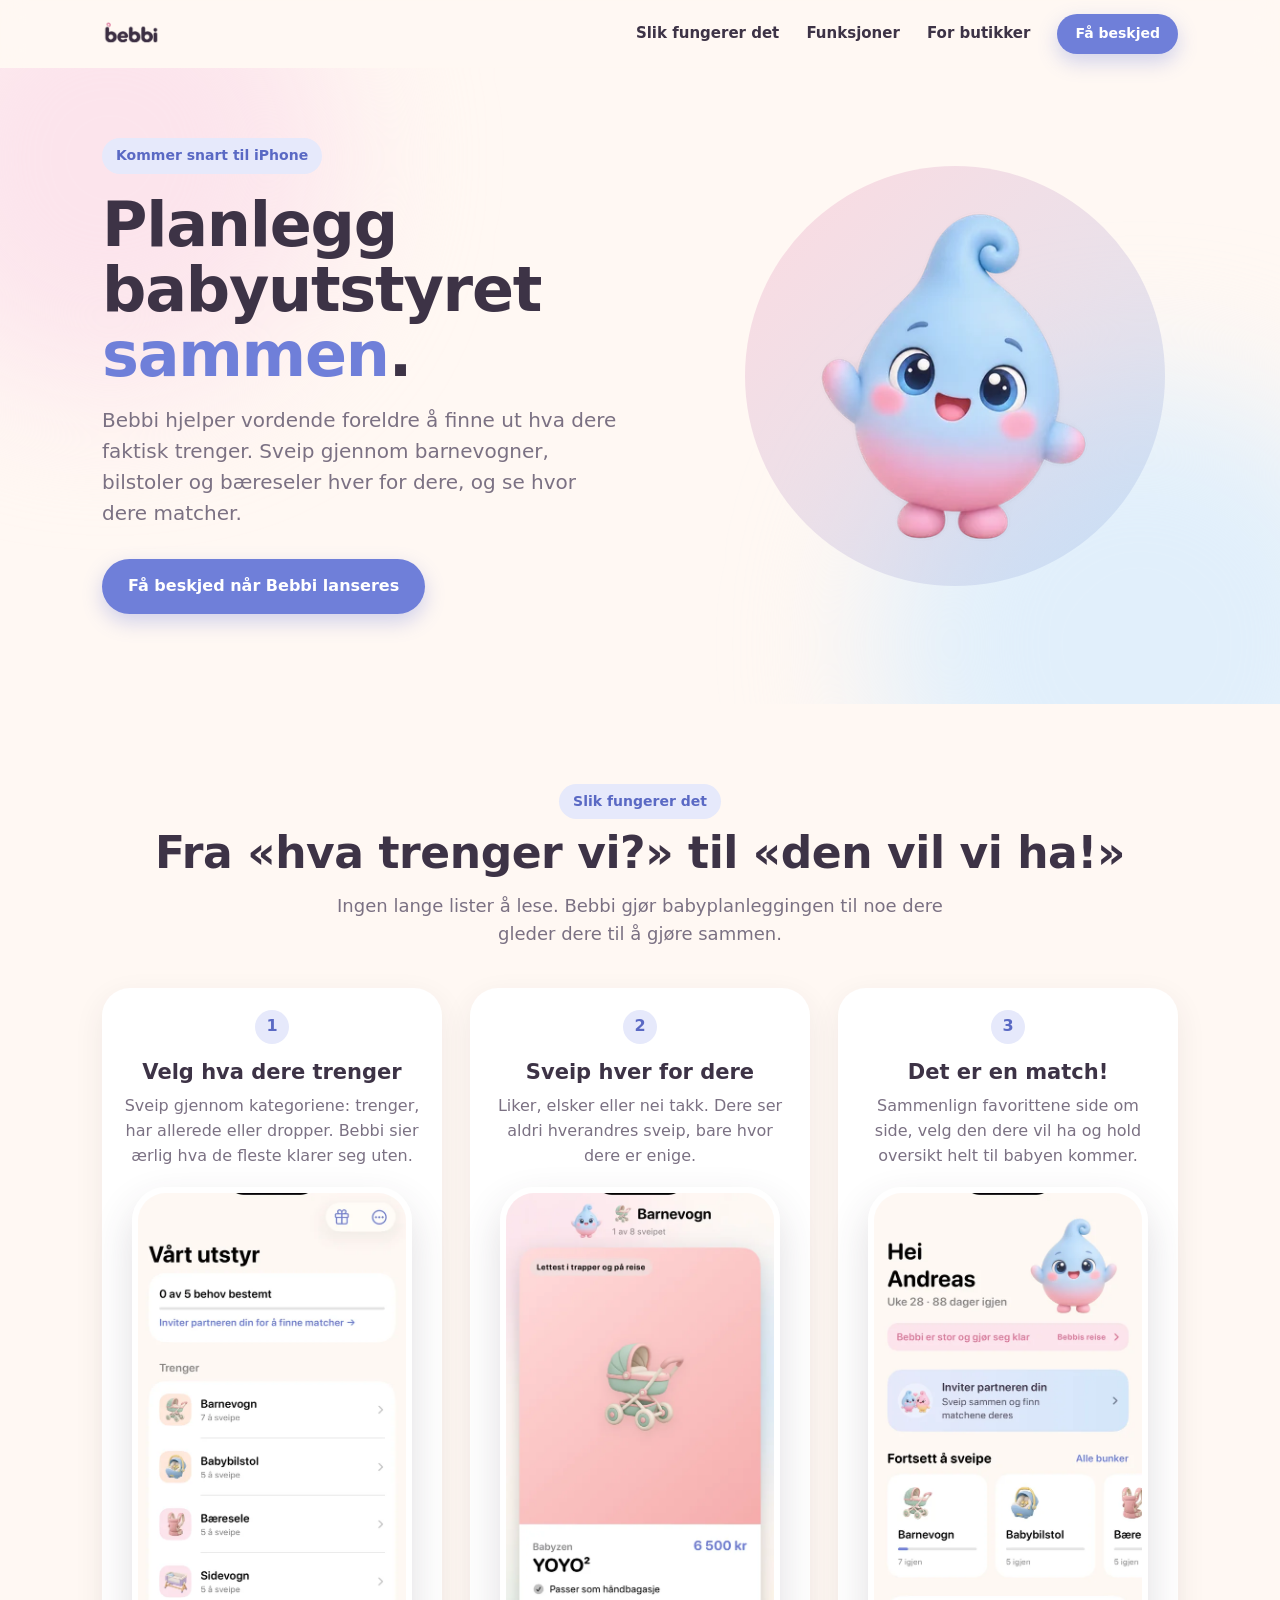
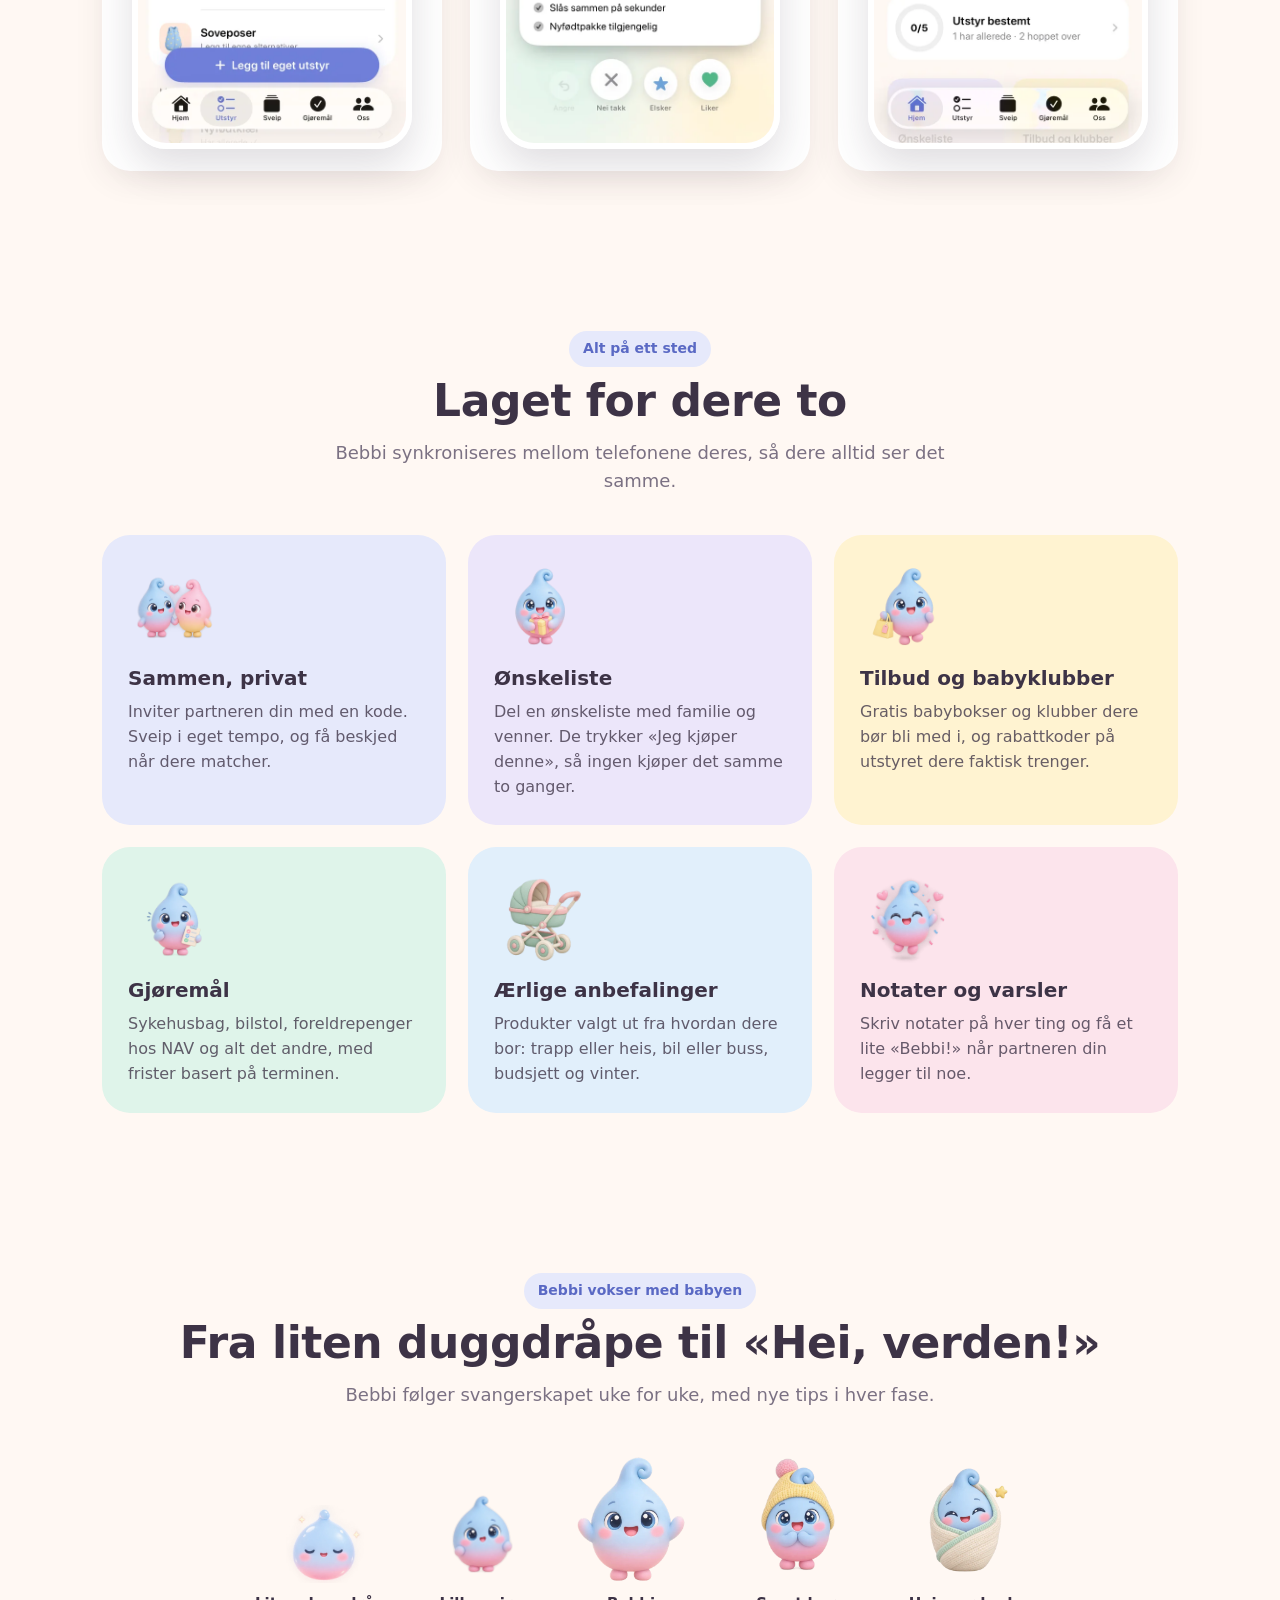
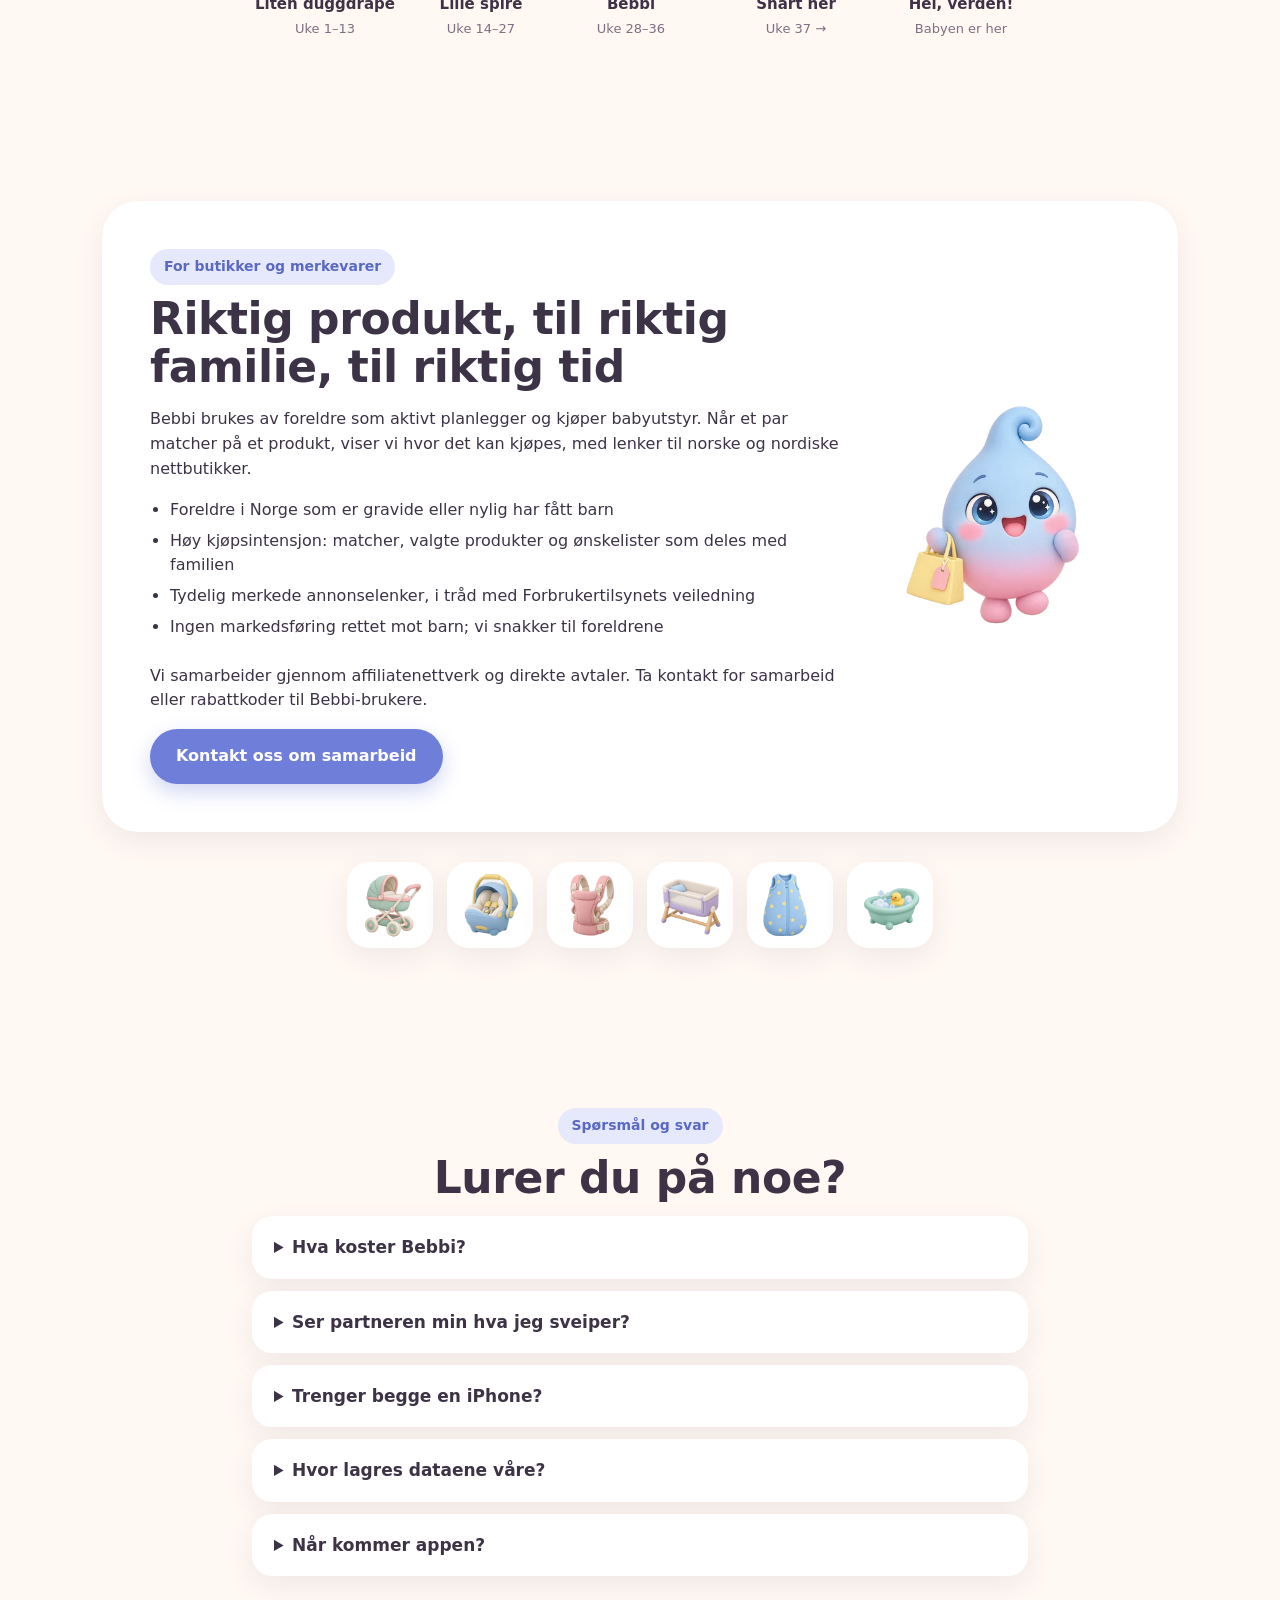
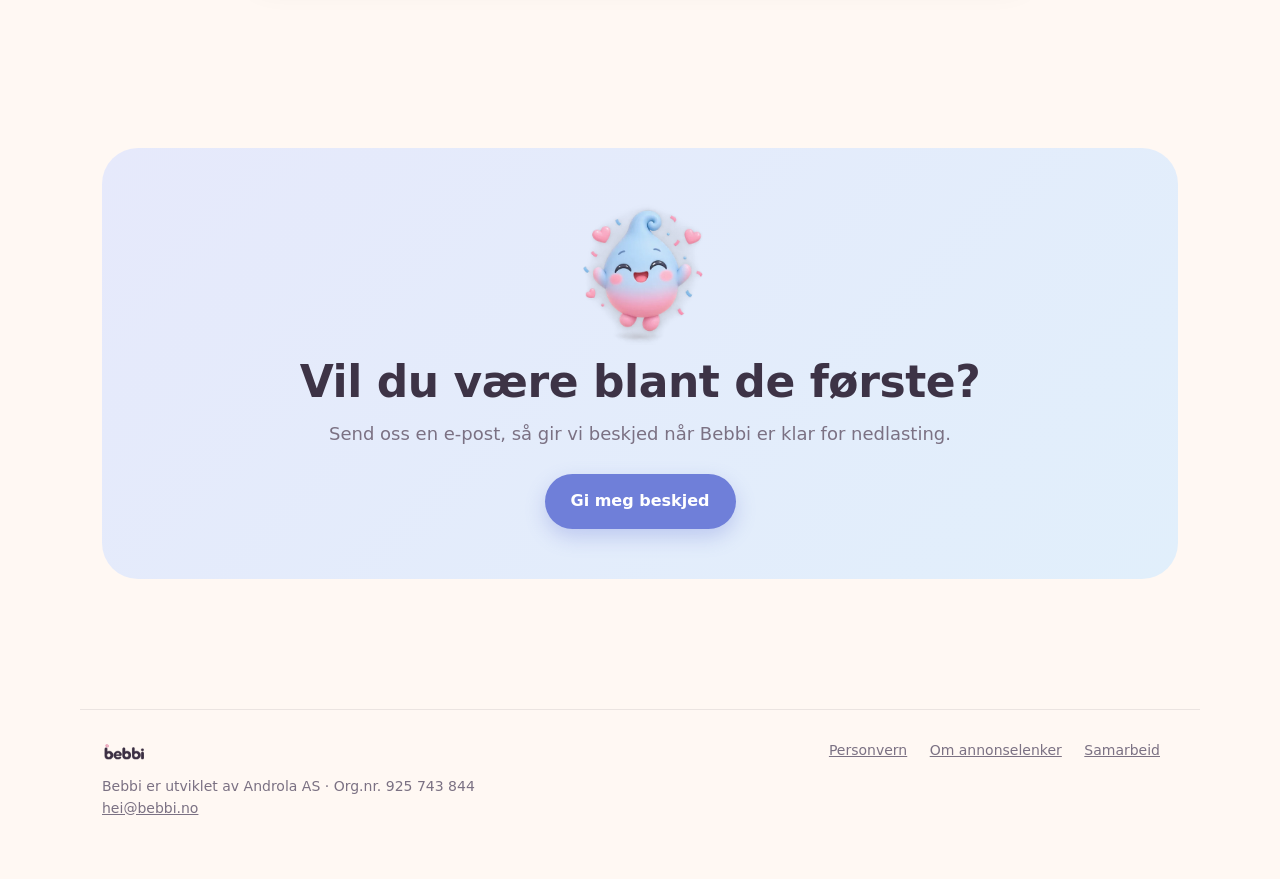
==== index.html @ bc79fe1a "bebbi.no: landing page and privacy policy Co-Authored-By: Claude Opus 5.5 (1M context) <noreply@anth" ====
<!doctype html>
<html lang="nb">
<head>
  <meta charset="utf-8">
  <meta name="viewport" content="width=device-width, initial-scale=1">
  <title>Bebbi – planlegg babyutstyret sammen</title>
  <meta name="description" content="Bebbi er appen for vordende foreldre: sveip gjennom barnevogner, bilstoler og alt annet babyen trenger, og se hvor dere matcher. Ønskeliste, gjøremål og gratis babyklubber samlet på ett sted.">
  <meta property="og:title" content="Bebbi – planlegg babyutstyret sammen">
  <meta property="og:description" content="Sveip barnevogner sammen og se hvor dere matcher. Appen for vordende foreldre i Norge.">
  <meta property="og:image" content="https://bebbi.no/assets/img/og.png">
  <meta property="og:url" content="https://bebbi.no/">
  <meta property="og:type" content="website">
  <meta name="theme-color" content="#FFF8F3">
  <link rel="icon" type="image/png" href="assets/img/favicon.png">
  <link rel="apple-touch-icon" href="assets/img/apple-touch-icon.png">
  <link rel="stylesheet" href="assets/style.css">
</head>
<body>
  <header class="top">
    <div class="wrap">
      <a class="logo" href="/" aria-label="Bebbi"><img src="assets/img/logo.webp" alt="bebbi"></a>
      <nav>
        <a href="#slik-fungerer-det">Slik fungerer det</a>
        <a href="#funksjoner">Funksjoner</a>
        <a href="#samarbeid">For butikker</a>
        <a class="btn cta" href="#lansering">Få beskjed</a>
      </nav>
    </div>
  </header>

  <main>
    <section class="hero blobs">
      <div class="wrap">
        <div>
          <span class="pill">Kommer snart til iPhone</span>
          <h1>Planlegg babyutstyret <span style="color:var(--accent)">sammen</span>.</h1>
          <p class="lead">Bebbi hjelper vordende foreldre å finne ut hva dere faktisk trenger. Sveip gjennom barnevogner, bilstoler og bæreseler hver for dere, og se hvor dere matcher.</p>
          <a class="btn" href="#lansering">Få beskjed når Bebbi lanseres</a>
        </div>
        <div class="hero-art">
          <div class="circle"></div>
          <img src="assets/img/bebbi-wave.webp" alt="Bebbi, en liten dråpe med krøll, vinker">
        </div>
      </div>
    </section>

    <section id="slik-fungerer-det">
      <div class="wrap center">
        <span class="pill">Slik fungerer det</span>
        <h2>Fra «hva trenger vi?» til «den vil vi ha!»</h2>
        <p class="sub">Ingen lange lister å lese. Bebbi gjør babyplanleggingen til noe dere gleder dere til å gjøre sammen.</p>
        <div class="steps">
          <div class="step">
            <span class="num">1</span>
            <h3>Velg hva dere trenger</h3>
            <p>Sveip gjennom kategoriene: trenger, har allerede eller dropper. Bebbi sier ærlig hva de fleste klarer seg uten.</p>
            <div class="phone"><img src="assets/img/shot-gear.webp" alt="Utstyrslisten i Bebbi" loading="lazy"></div>
          </div>
          <div class="step">
            <span class="num">2</span>
            <h3>Sveip hver for dere</h3>
            <p>Liker, elsker eller nei takk. Dere ser aldri hverandres sveip, bare hvor dere er enige.</p>
            <div class="phone"><img src="assets/img/shot-deck.webp" alt="Sveip barnevogner i Bebbi" loading="lazy"></div>
          </div>
          <div class="step">
            <span class="num">3</span>
            <h3>Det er en match!</h3>
            <p>Sammenlign favorittene side om side, velg den dere vil ha og hold oversikt helt til babyen kommer.</p>
            <div class="phone"><img src="assets/img/shot-home.webp" alt="Hjem-skjermen i Bebbi med matcher" loading="lazy"></div>
          </div>
        </div>
      </div>
    </section>

    <section id="funksjoner">
      <div class="wrap">
        <div class="center">
          <span class="pill">Alt på ett sted</span>
          <h2>Laget for dere to</h2>
          <p class="sub">Bebbi synkroniseres mellom telefonene deres, så dere alltid ser det samme.</p>
        </div>
        <div class="features">
          <div class="feature bg-peri"><img src="assets/img/bebbi-couple.webp" alt="" loading="lazy"><h3>Sammen, privat</h3><p>Inviter partneren din med en kode. Sveip i eget tempo, og få beskjed når dere matcher.</p></div>
          <div class="feature bg-lavender"><img src="assets/img/bebbi-gift.webp" alt="" loading="lazy"><h3>Ønskeliste</h3><p>Del en ønskeliste med familie og venner. De trykker «Jeg kjøper denne», så ingen kjøper det samme to ganger.</p></div>
          <div class="feature bg-butter"><img src="assets/img/bebbi-shopping.webp" alt="" loading="lazy"><h3>Tilbud og babyklubber</h3><p>Gratis babybokser og klubber dere bør bli med i, og rabattkoder på utstyret dere faktisk trenger.</p></div>
          <div class="feature bg-mint"><img src="assets/img/bebbi-checklist.webp" alt="" loading="lazy"><h3>Gjøremål</h3><p>Sykehusbag, bilstol, foreldrepenger hos NAV og alt det andre, med frister basert på terminen.</p></div>
          <div class="feature bg-sky"><img src="assets/img/cat-stroller.webp" alt="" loading="lazy"><h3>Ærlige anbefalinger</h3><p>Produkter valgt ut fra hvordan dere bor: trapp eller heis, bil eller buss, budsjett og vinter.</p></div>
          <div class="feature bg-blush"><img src="assets/img/bebbi-celebrate.webp" alt="" loading="lazy"><h3>Notater og varsler</h3><p>Skriv notater på hver ting og få et lite «Bebbi!» når partneren din legger til noe.</p></div>
        </div>
      </div>
    </section>

    <section>
      <div class="wrap center">
        <span class="pill">Bebbi vokser med babyen</span>
        <h2>Fra liten duggdråpe til «Hei, verden!»</h2>
        <p class="sub">Bebbi følger svangerskapet uke for uke, med nye tips i hver fase.</p>
        <div class="stages">
          <div class="stage"><img src="assets/img/bebbi-dewdrop.webp" width="78" alt="" loading="lazy"><strong>Liten duggdråpe</strong><span>Uke 1–13</span></div>
          <div class="stage"><img src="assets/img/bebbi-sprout.webp" width="104" alt="" loading="lazy"><strong>Lille spire</strong><span>Uke 14–27</span></div>
          <div class="stage"><img src="assets/img/bebbi-idle.webp" width="128" alt="" loading="lazy"><strong>Bebbi</strong><span>Uke 28–36</span></div>
          <div class="stage"><img src="assets/img/bebbi-almost.webp" width="134" alt="" loading="lazy"><strong>Snart her</strong><span>Uke 37 →</span></div>
          <div class="stage"><img src="assets/img/bebbi-born.webp" width="128" alt="" loading="lazy"><strong>Hei, verden!</strong><span>Babyen er her</span></div>
        </div>
      </div>
    </section>

    <section id="samarbeid">
      <div class="wrap">
        <div class="partners">
          <div>
            <span class="pill">For butikker og merkevarer</span>
            <h2>Riktig produkt, til riktig familie, til riktig tid</h2>
            <p>Bebbi brukes av foreldre som aktivt planlegger og kjøper babyutstyr. Når et par matcher på et produkt, viser vi hvor det kan kjøpes, med lenker til norske og nordiske nettbutikker.</p>
            <ul>
              <li>Foreldre i Norge som er gravide eller nylig har fått barn</li>
              <li>Høy kjøpsintensjon: matcher, valgte produkter og ønskelister som deles med familien</li>
              <li>Tydelig merkede annonselenker, i tråd med Forbrukertilsynets veiledning</li>
              <li>Ingen markedsføring rettet mot barn; vi snakker til foreldrene</li>
            </ul>
            <p>Vi samarbeider gjennom affiliatenettverk og direkte avtaler. Ta kontakt for samarbeid eller rabattkoder til Bebbi-brukere.</p>
            <a class="btn" href="mailto:hei@bebbi.no?subject=Samarbeid%20med%20Bebbi">Kontakt oss om samarbeid</a>
          </div>
          <img src="assets/img/bebbi-shopping.webp" alt="" loading="lazy">
        </div>
        <div class="icons" aria-hidden="true">
          <img src="assets/img/cat-stroller.webp" alt=""><img src="assets/img/cat-carSeat.webp" alt="">
          <img src="assets/img/cat-carrier.webp" alt=""><img src="assets/img/cat-bedside.webp" alt="">
          <img src="assets/img/cat-sleepingBag.webp" alt=""><img src="assets/img/cat-bath.webp" alt="">
        </div>
      </div>
    </section>

    <section>
      <div class="wrap" style="max-width:820px">
        <div class="center"><span class="pill">Spørsmål og svar</span><h2>Lurer du på noe?</h2></div>
        <details><summary>Hva koster Bebbi?</summary><p>Bebbi er gratis å bruke. Vi kan tjene en liten provisjon når dere kjøper via en butikklenke i appen. Det koster ikke noe ekstra for deg, og slike lenker er alltid merket som annonselenker.</p></details>
        <details><summary>Ser partneren min hva jeg sveiper?</summary><p>Nei. Dere ser bare produktene dere begge liker. Sveipene dine er private, også i databasen vår.</p></details>
        <details><summary>Trenger begge en iPhone?</summary><p>Ja, Bebbi er laget for iPhone. Ønskelisten kan deles med hvem som helst og åpnes i nettleseren.</p></details>
        <details><summary>Hvor lagres dataene våre?</summary><p>I EU (Stockholm). Les mer i <a href="personvern.html">personvernerklæringen</a>.</p></details>
        <details><summary>Når kommer appen?</summary><p>Vi tester med de første foreldreparene nå. Send oss en e-post, så gir vi beskjed når Bebbi er klar i App Store.</p></details>
      </div>
    </section>

    <section id="lansering">
      <div class="wrap">
        <div class="band">
          <img src="assets/img/bebbi-celebrate.webp" alt="" loading="lazy">
          <h2>Vil du være blant de første?</h2>
          <p class="sub" style="margin:0 auto 26px">Send oss en e-post, så gir vi beskjed når Bebbi er klar for nedlasting.</p>
          <a class="btn" href="mailto:hei@bebbi.no?subject=Gi%20meg%20beskjed%20n%C3%A5r%20Bebbi%20lanseres">Gi meg beskjed</a>
        </div>
      </div>
    </section>
  </main>

  <footer>
    <div class="wrap">
      <div>
        <img src="assets/img/logo.webp" alt="bebbi">
        <div>Bebbi er utviklet av Androla AS · Org.nr. 925 743 844</div>
        <div><a href="mailto:hei@bebbi.no">hei@bebbi.no</a></div>
      </div>
      <div>
        <a href="personvern.html">Personvern</a>
        <a href="personvern.html#annonselenker">Om annonselenker</a>
        <a href="#samarbeid">Samarbeid</a>
      </div>
    </div>
  </footer>
</body>
</html>
---- assets/style.css ----
:root {
  --bg: #FFF8F3;
  --card: #FFFFFF;
  --ink: #3D3346;
  --muted: #7B7183;
  --accent: #6F7FD9;
  --accent-deep: #5A69C4;
  --rose: #E0789A;
  --periwinkle: #E6E9FB;
  --blush: #FCE4EC;
  --sky: #E1EFFB;
  --mint: #DFF4EA;
  --butter: #FFF3D1;
  --lavender: #ECE6FA;
  --radius: 28px;
  --shadow: 0 10px 30px rgba(61, 51, 70, 0.08);
  --font: ui-rounded, "SF Pro Rounded", "Nunito", "Segoe UI", system-ui, -apple-system, sans-serif;
}

* { box-sizing: border-box; }
html { scroll-behavior: smooth; }
body {
  margin: 0;
  font-family: var(--font);
  color: var(--ink);
  background: var(--bg);
  line-height: 1.55;
  -webkit-font-smoothing: antialiased;
}
img { max-width: 100%; display: block; }
a { color: var(--accent-deep); }
.wrap { max-width: 1120px; margin: 0 auto; padding: 0 22px; }

/* Header */
.top { position: sticky; top: 0; z-index: 10; background: rgba(255, 248, 243, 0.85); backdrop-filter: blur(12px); }
.top .wrap { display: flex; align-items: center; justify-content: space-between; height: 68px; }
.top .logo img { height: 34px; }
.top nav a { margin-left: 22px; text-decoration: none; color: var(--ink); font-weight: 600; font-size: 15px; }
.top nav a:hover { color: var(--accent); }
@media (max-width: 720px) { .top nav a:not(.cta) { display: none; } }

.btn {
  display: inline-flex; align-items: center; gap: 10px;
  padding: 15px 26px; border-radius: 999px; font-weight: 700; font-size: 16px;
  text-decoration: none; background: var(--accent); color: #fff;
  box-shadow: 0 8px 20px rgba(111, 127, 217, 0.32); transition: transform .15s ease;
}
.btn:hover { transform: translateY(-2px); background: var(--accent-deep); }
.btn.ghost { background: var(--card); color: var(--ink); box-shadow: var(--shadow); }
.top .cta { padding: 9px 18px; font-size: 14px; color: #fff; margin-left: 22px; }

/* Hero */
.hero { position: relative; overflow: hidden; padding: 70px 0 90px; }
.blobs::before, .blobs::after {
  content: ""; position: absolute; border-radius: 50%; filter: blur(70px); z-index: -1;
}
.blobs::before { width: 460px; height: 460px; background: var(--blush); top: -140px; left: -120px; }
.blobs::after { width: 520px; height: 520px; background: var(--sky); bottom: -200px; right: -120px; }
.hero .wrap { display: grid; grid-template-columns: 1.1fr .9fr; align-items: center; gap: 40px; }
.hero h1 { font-size: clamp(38px, 6vw, 62px); line-height: 1.05; margin: 18px 0 18px; letter-spacing: -0.02em; }
.hero p.lead { font-size: 20px; color: var(--muted); max-width: 520px; margin: 0 0 30px; }
.hero .logo-big { height: 64px; }
.pill { display: inline-block; padding: 7px 14px; border-radius: 999px; background: var(--periwinkle); color: var(--accent-deep); font-weight: 700; font-size: 14px; }
.hero-art { position: relative; justify-self: center; }
.hero-art .circle {
  width: min(420px, 80vw); aspect-ratio: 1; border-radius: 50%;
  background: linear-gradient(135deg, #F6A5C0, #9CC3EC); opacity: .35; position: absolute; inset: 0; margin: auto;
}
.hero-art img { position: relative; width: min(400px, 78vw); animation: bob 3.2s ease-in-out infinite; }
@keyframes bob { 0%, 100% { transform: translateY(0) } 50% { transform: translateY(-12px) } }
@media (prefers-reduced-motion: reduce) { .hero-art img { animation: none; } }
@media (max-width: 860px) {
  .hero { padding-top: 40px; }
  .hero .wrap { grid-template-columns: 1fr; text-align: center; }
  .hero p.lead { margin-left: auto; margin-right: auto; }
  .hero .logo-big { margin: 0 auto; }
}

/* Sections */
section { padding: 80px 0; }
section h2 { font-size: clamp(30px, 4vw, 44px); line-height: 1.1; margin: 10px 0 14px; letter-spacing: -0.01em; }
section p.sub { color: var(--muted); font-size: 18px; max-width: 640px; margin: 0 0 40px; }
.center { text-align: center; }
.center p.sub { margin-left: auto; margin-right: auto; }

/* Steps with phone screenshots */
.steps { display: grid; grid-template-columns: repeat(3, 1fr); gap: 28px; }
.step { background: var(--card); border-radius: var(--radius); padding: 22px; box-shadow: var(--shadow); text-align: center; }
.step .num { display: inline-grid; place-items: center; width: 34px; height: 34px; border-radius: 50%; background: var(--periwinkle); color: var(--accent-deep); font-weight: 800; }
.step h3 { margin: 12px 0 6px; font-size: 21px; }
.step p { margin: 0 0 18px; color: var(--muted); }
.phone { border-radius: 34px; overflow: hidden; box-shadow: 0 18px 40px rgba(61, 51, 70, 0.16); border: 6px solid #fff; max-width: 280px; margin: 0 auto; }
@media (max-width: 860px) { .steps { grid-template-columns: 1fr; } }

/* Features */
.features { display: grid; grid-template-columns: repeat(3, 1fr); gap: 22px; }
.feature { border-radius: var(--radius); padding: 26px; }
.feature img { width: 92px; height: 92px; object-fit: contain; margin-bottom: 10px; }
.feature h3 { margin: 4px 0 6px; font-size: 20px; }
.feature p { margin: 0; color: var(--ink); opacity: .78; }
.bg-blush { background: var(--blush); } .bg-sky { background: var(--sky); } .bg-mint { background: var(--mint); }
.bg-butter { background: var(--butter); } .bg-lavender { background: var(--lavender); } .bg-peri { background: var(--periwinkle); }
@media (max-width: 860px) { .features { grid-template-columns: 1fr 1fr; } }
@media (max-width: 560px) { .features { grid-template-columns: 1fr; } }

/* Growth stages */
.stages { display: flex; justify-content: center; align-items: flex-end; gap: clamp(8px, 3vw, 34px); flex-wrap: wrap; }
.stage { text-align: center; }
.stage img { margin: 0 auto 10px; }
.stage strong { display: block; font-size: 15px; }
.stage span { color: var(--muted); font-size: 13px; }

/* Gear icons strip */
.icons { display: flex; justify-content: center; flex-wrap: wrap; gap: 14px; margin-top: 30px; }
.icons img { width: 86px; height: 86px; object-fit: contain; background: var(--card); border-radius: 22px; padding: 8px; box-shadow: var(--shadow); }

/* Partners */
.partners { background: var(--card); border-radius: 36px; padding: 48px; box-shadow: var(--shadow); display: grid; grid-template-columns: 1fr 260px; gap: 30px; align-items: center; }
.partners ul { padding-left: 20px; margin: 0 0 24px; }
.partners li { margin: 6px 0; }
@media (max-width: 860px) { .partners { grid-template-columns: 1fr; padding: 30px; } .partners img { max-width: 220px; margin: 0 auto; } }

/* FAQ */
details { background: var(--card); border-radius: 20px; padding: 18px 22px; margin: 12px 0; box-shadow: var(--shadow); }
summary { font-weight: 700; cursor: pointer; font-size: 17px; }
details p { margin: 10px 0 0; color: var(--muted); }

/* CTA band */
.band { background: linear-gradient(135deg, #E6E9FB, #E1EFFB); border-radius: 36px; padding: 50px 30px; text-align: center; }
.band img { width: 150px; margin: 0 auto 10px; }

/* Footer */
footer { padding: 50px 0 60px; color: var(--muted); font-size: 14px; }
footer .wrap { display: flex; flex-wrap: wrap; justify-content: space-between; gap: 20px; border-top: 1px solid rgba(61, 51, 70, 0.1); padding-top: 30px; }
footer a { color: var(--muted); margin-right: 18px; }
footer img { height: 26px; margin-bottom: 10px; }

/* Legal pages */
.doc { max-width: 760px; margin: 0 auto; padding: 40px 22px 80px; }
.doc h1 { font-size: clamp(32px, 5vw, 44px); margin-bottom: 4px; }
.doc h2 { font-size: 22px; margin-top: 34px; }
.doc .meta { color: var(--muted); }
.doc table { width: 100%; border-collapse: collapse; margin: 12px 0; font-size: 15px; }
.doc th, .doc td { text-align: left; padding: 10px; border-bottom: 1px solid rgba(61, 51, 70, 0.1); vertical-align: top; }
.doc th { background: var(--periwinkle); }

section[id] { scroll-margin-top: 76px; }
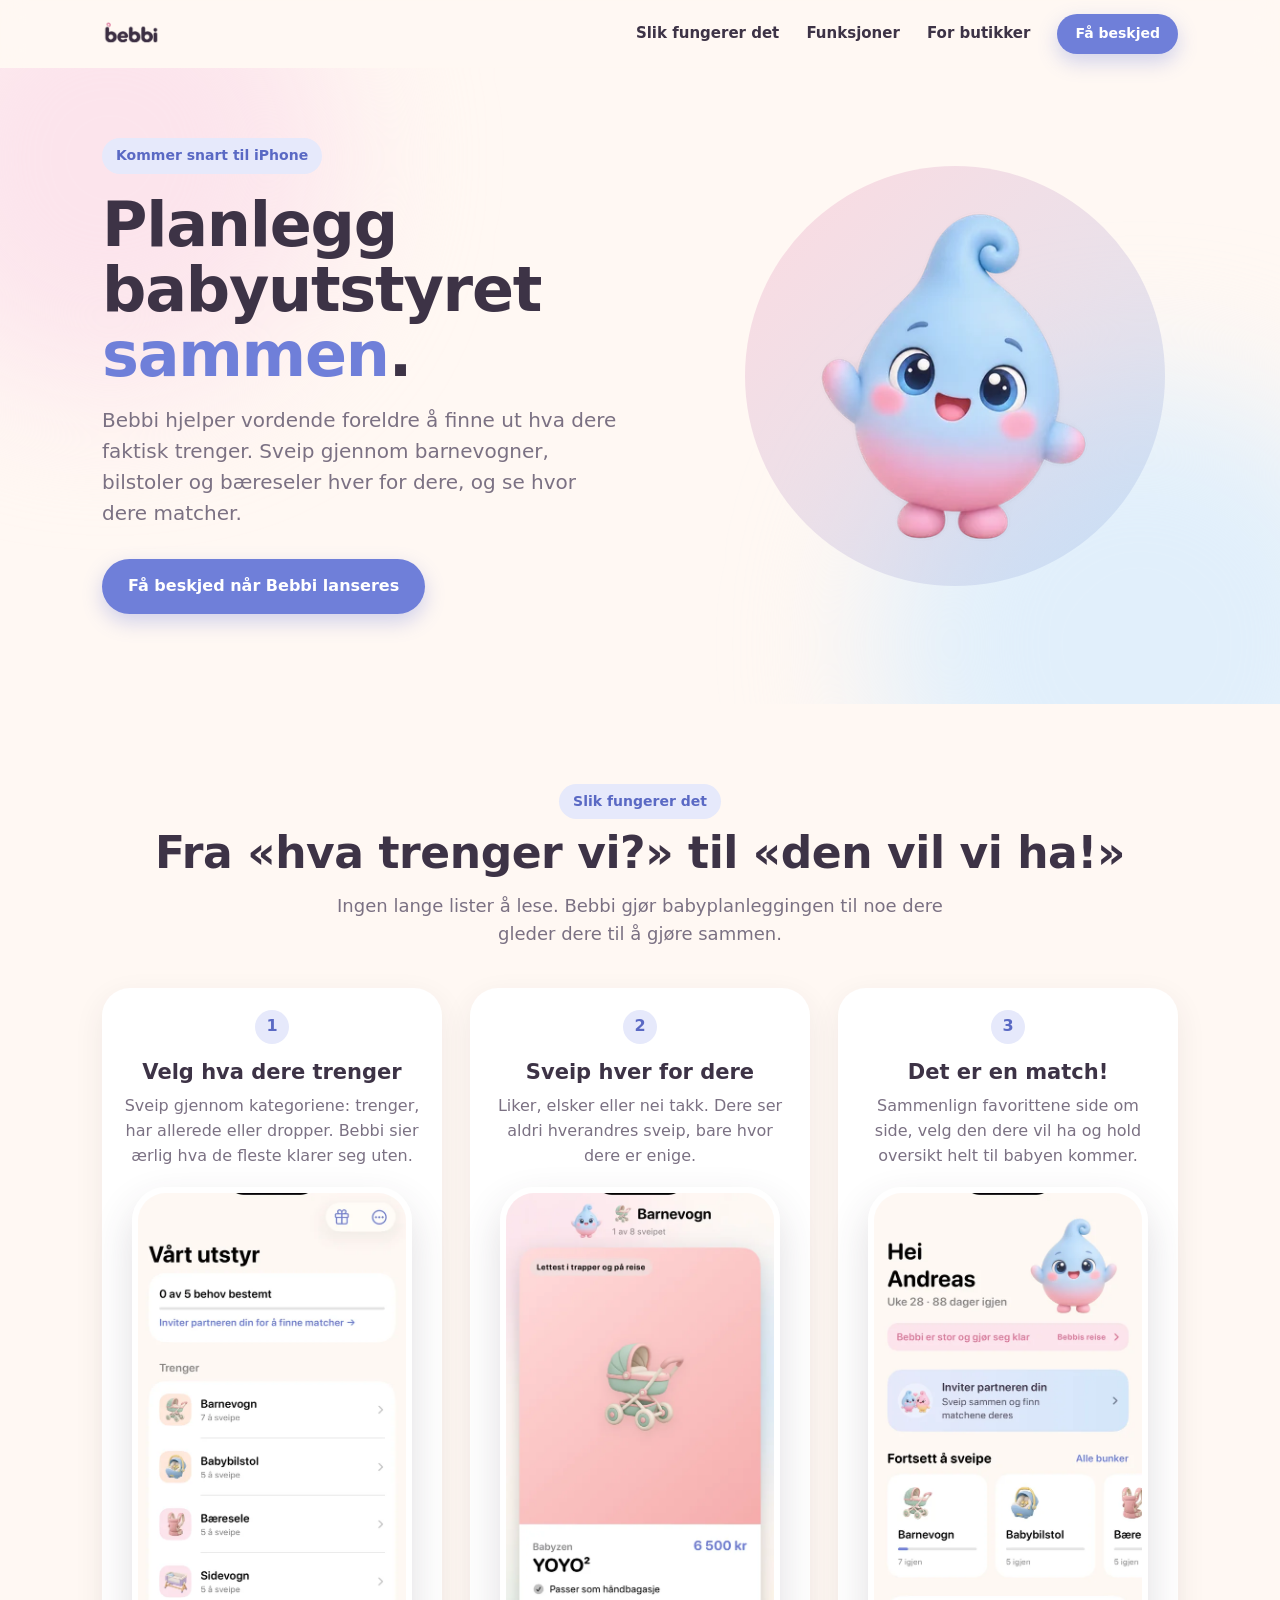
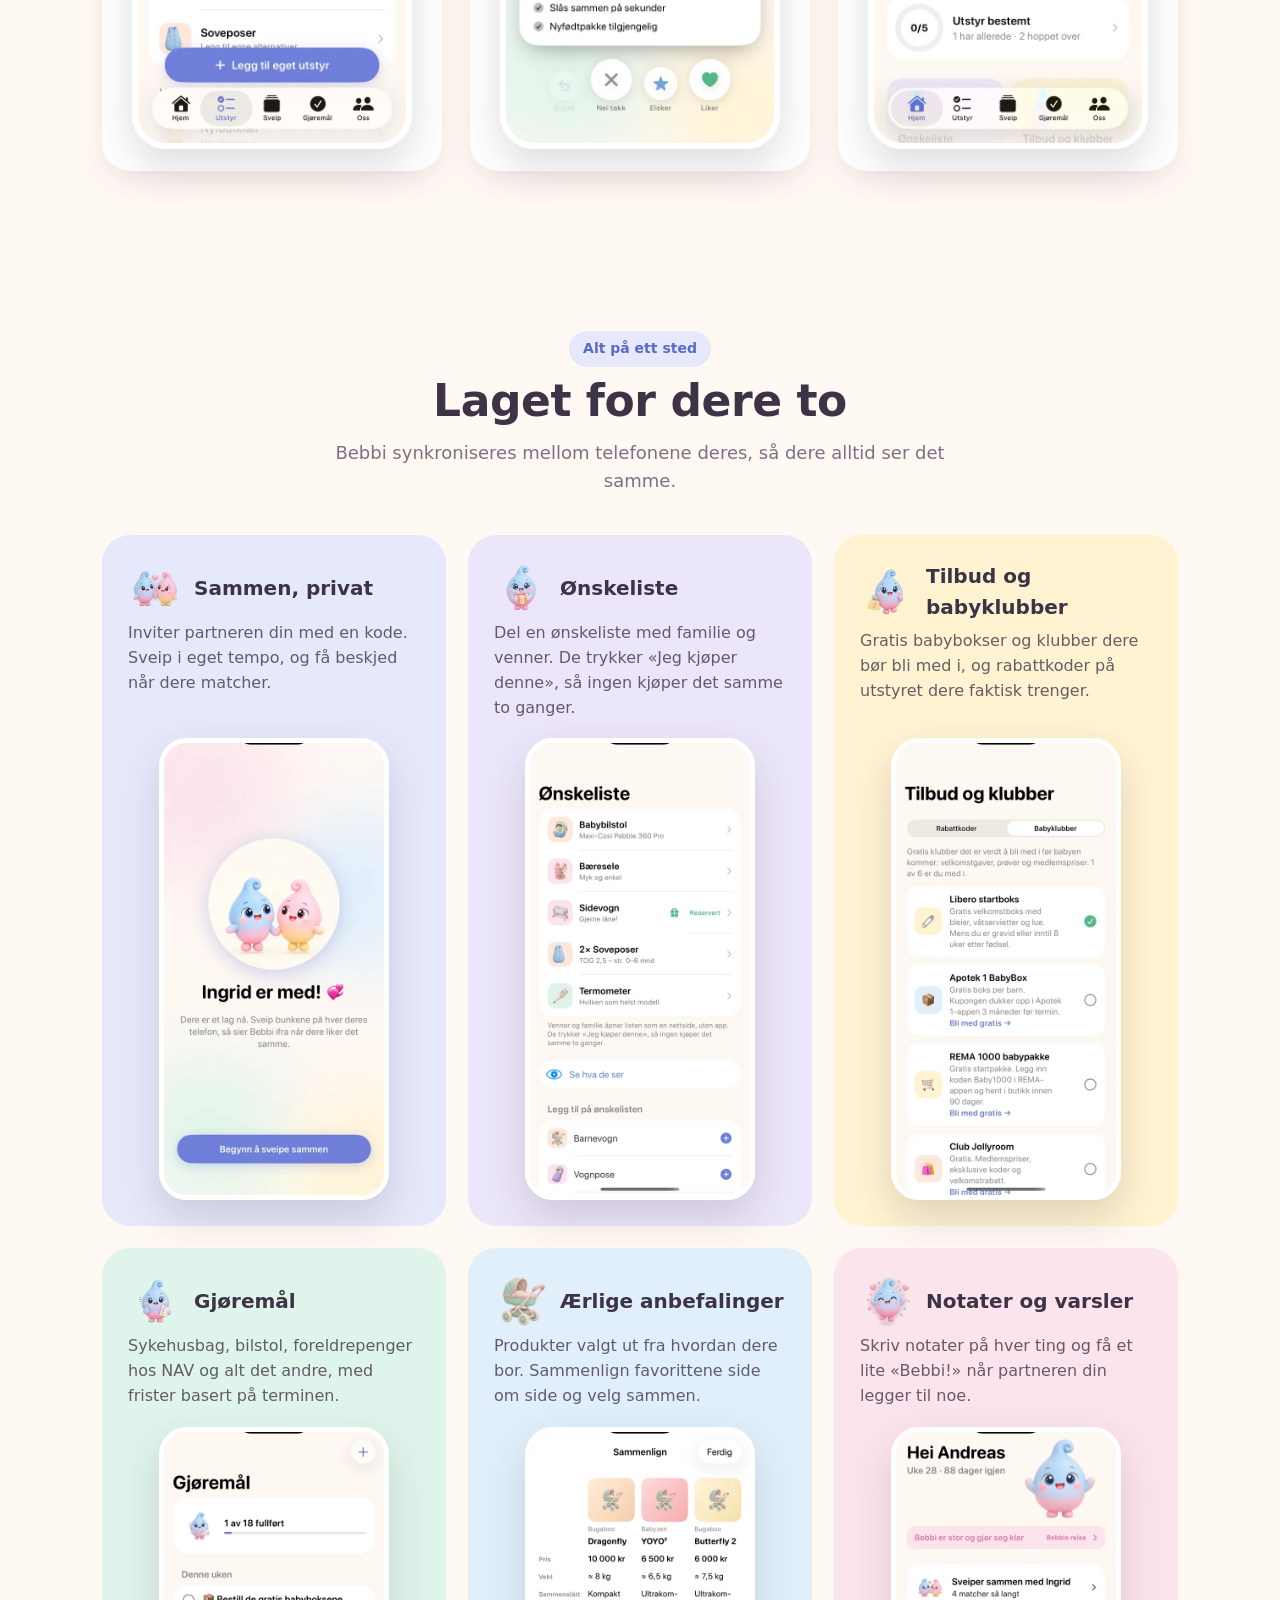
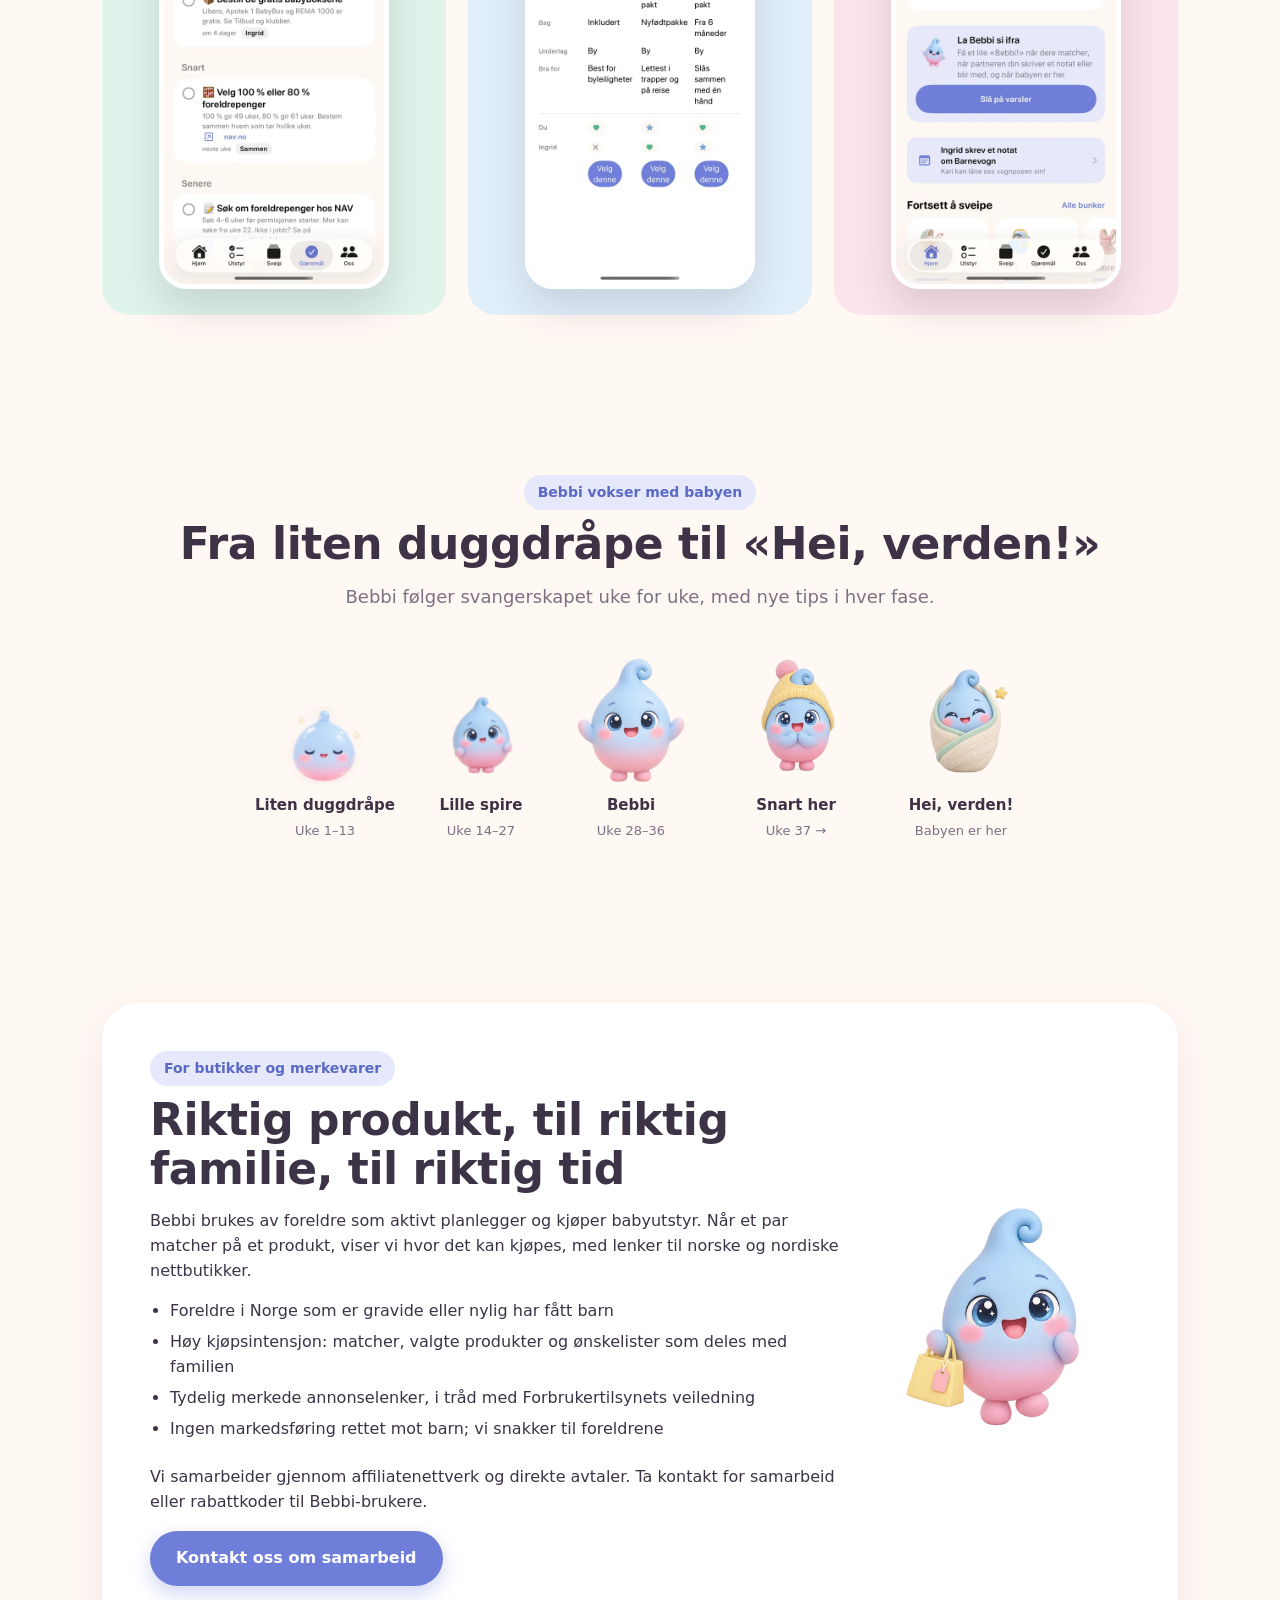
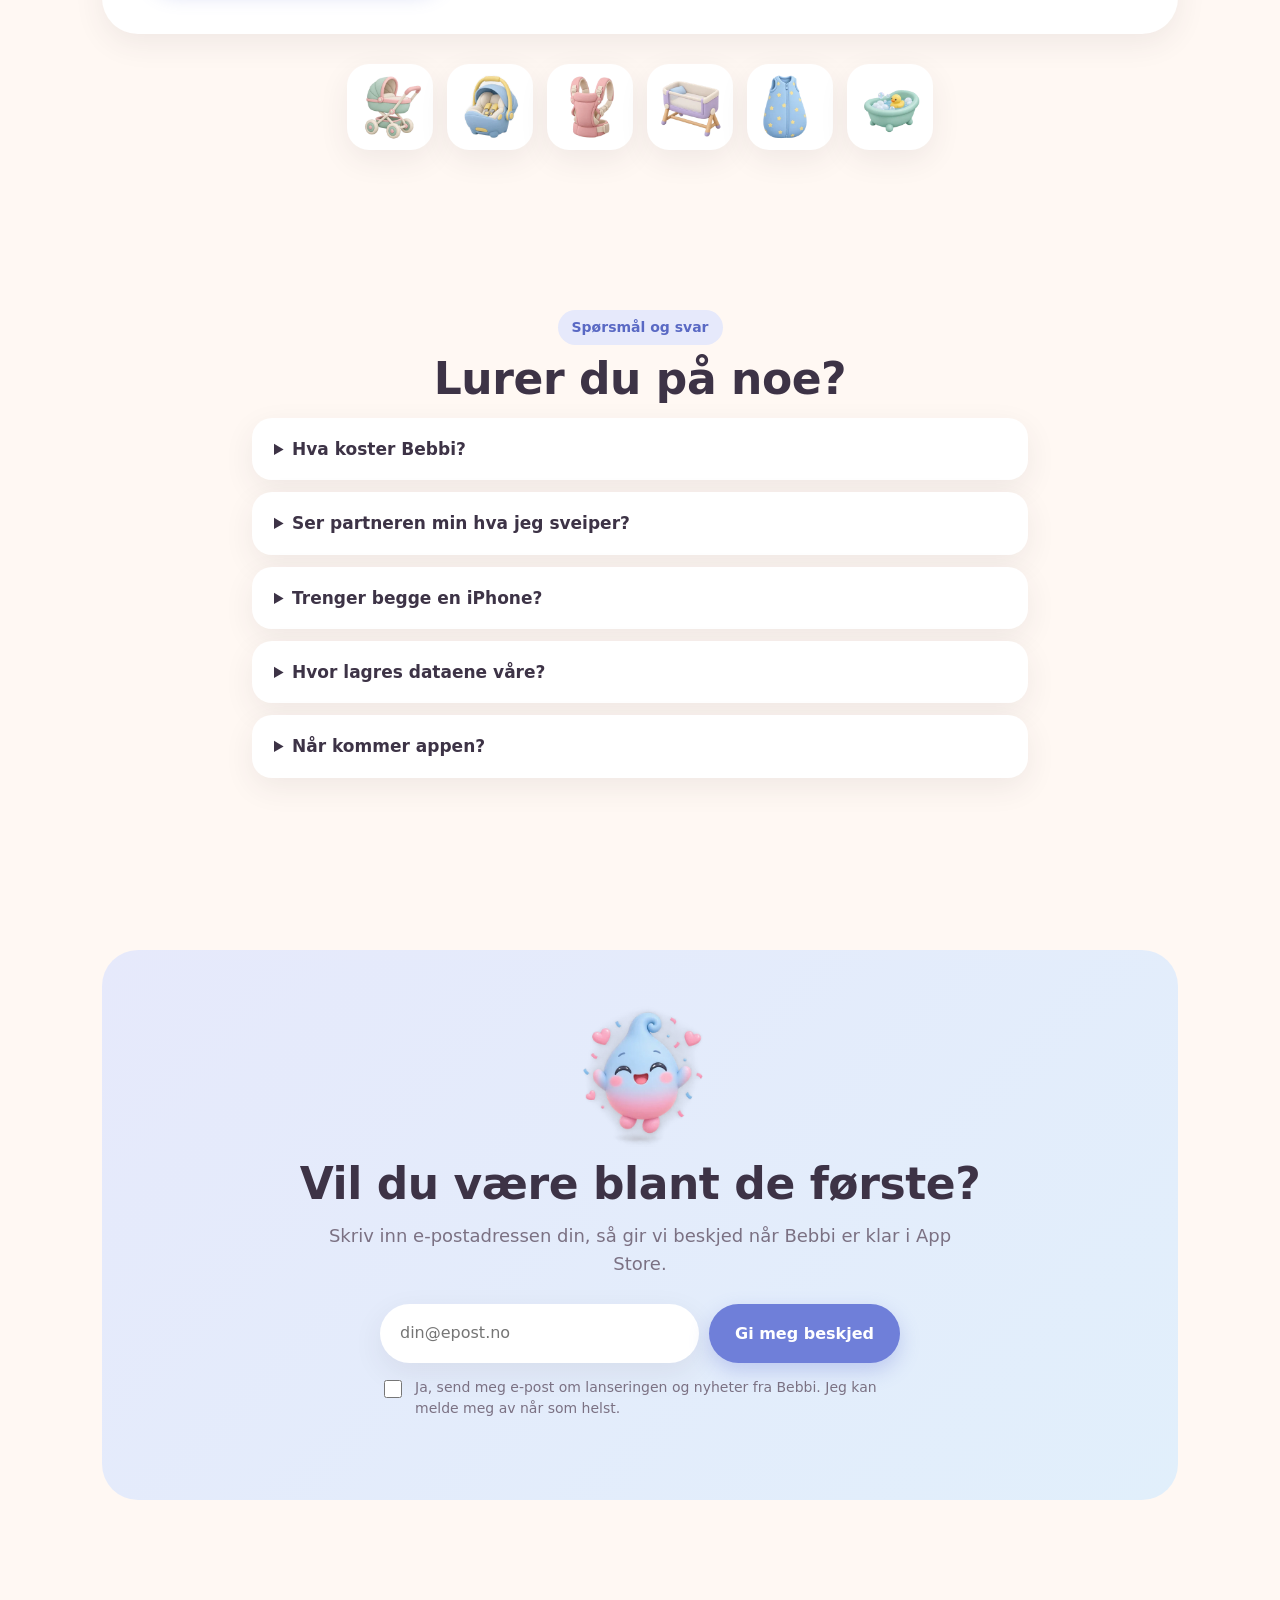
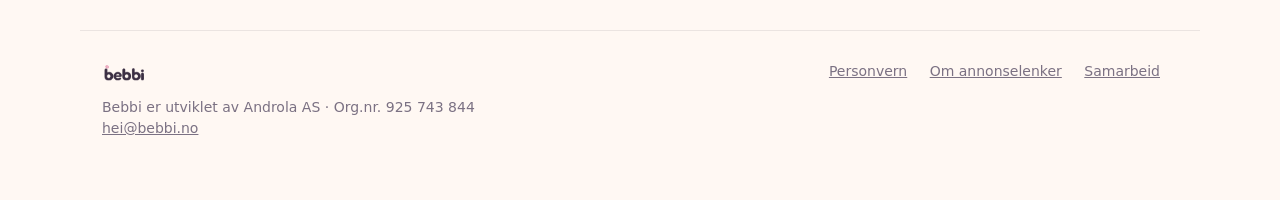
==== commit 0b980c4e: "Feature cards with app screenshots, working launch sign-up form Co-Authored-By: Claude Opus 5.5 (1M " ====
--- a/index.html
+++ b/index.html
@@ -80,12 +80,12 @@
           <p class="sub">Bebbi synkroniseres mellom telefonene deres, så dere alltid ser det samme.</p>
         </div>
         <div class="features">
-          <div class="feature bg-peri"><img src="assets/img/bebbi-couple.webp" alt="" loading="lazy"><h3>Sammen, privat</h3><p>Inviter partneren din med en kode. Sveip i eget tempo, og få beskjed når dere matcher.</p></div>
-          <div class="feature bg-lavender"><img src="assets/img/bebbi-gift.webp" alt="" loading="lazy"><h3>Ønskeliste</h3><p>Del en ønskeliste med familie og venner. De trykker «Jeg kjøper denne», så ingen kjøper det samme to ganger.</p></div>
-          <div class="feature bg-butter"><img src="assets/img/bebbi-shopping.webp" alt="" loading="lazy"><h3>Tilbud og babyklubber</h3><p>Gratis babybokser og klubber dere bør bli med i, og rabattkoder på utstyret dere faktisk trenger.</p></div>
-          <div class="feature bg-mint"><img src="assets/img/bebbi-checklist.webp" alt="" loading="lazy"><h3>Gjøremål</h3><p>Sykehusbag, bilstol, foreldrepenger hos NAV og alt det andre, med frister basert på terminen.</p></div>
-          <div class="feature bg-sky"><img src="assets/img/cat-stroller.webp" alt="" loading="lazy"><h3>Ærlige anbefalinger</h3><p>Produkter valgt ut fra hvordan dere bor: trapp eller heis, bil eller buss, budsjett og vinter.</p></div>
-          <div class="feature bg-blush"><img src="assets/img/bebbi-celebrate.webp" alt="" loading="lazy"><h3>Notater og varsler</h3><p>Skriv notater på hver ting og få et lite «Bebbi!» når partneren din legger til noe.</p></div>
+          <div class="feature bg-peri"><div class="feature-head"><img class="accent" src="assets/img/bebbi-couple.webp" alt=""><h3>Sammen, privat</h3></div><p>Inviter partneren din med en kode. Sveip i eget tempo, og få beskjed når dere matcher.</p><div class="phone small"><img src="assets/img/feat-partner.webp" alt="Ingrid er med i Bebbi" loading="lazy"></div></div>
+          <div class="feature bg-lavender"><div class="feature-head"><img class="accent" src="assets/img/bebbi-gift.webp" alt=""><h3>Ønskeliste</h3></div><p>Del en ønskeliste med familie og venner. De trykker «Jeg kjøper denne», så ingen kjøper det samme to ganger.</p><div class="phone small"><img src="assets/img/feat-wish.webp" alt="Ønskelisten i Bebbi" loading="lazy"></div></div>
+          <div class="feature bg-butter"><div class="feature-head"><img class="accent" src="assets/img/bebbi-shopping.webp" alt=""><h3>Tilbud og babyklubber</h3></div><p>Gratis babybokser og klubber dere bør bli med i, og rabattkoder på utstyret dere faktisk trenger.</p><div class="phone small"><img src="assets/img/feat-deals.webp" alt="Babyklubber i Bebbi" loading="lazy"></div></div>
+          <div class="feature bg-mint"><div class="feature-head"><img class="accent" src="assets/img/bebbi-checklist.webp" alt=""><h3>Gjøremål</h3></div><p>Sykehusbag, bilstol, foreldrepenger hos NAV og alt det andre, med frister basert på terminen.</p><div class="phone small"><img src="assets/img/feat-todos.webp" alt="Gjøremål i Bebbi" loading="lazy"></div></div>
+          <div class="feature bg-sky"><div class="feature-head"><img class="accent" src="assets/img/cat-stroller.webp" alt=""><h3>Ærlige anbefalinger</h3></div><p>Produkter valgt ut fra hvordan dere bor. Sammenlign favorittene side om side og velg sammen.</p><div class="phone small"><img src="assets/img/feat-compare.webp" alt="Sammenlign barnevogner i Bebbi" loading="lazy"></div></div>
+          <div class="feature bg-blush"><div class="feature-head"><img class="accent" src="assets/img/bebbi-celebrate.webp" alt=""><h3>Notater og varsler</h3></div><p>Skriv notater på hver ting og få et lite «Bebbi!» når partneren din legger til noe.</p><div class="phone small"><img src="assets/img/feat-home.webp" alt="Hjem-skjermen med et nytt notat fra partneren" loading="lazy"></div></div>
         </div>
       </div>
     </section>
@@ -147,8 +147,16 @@
         <div class="band">
           <img src="assets/img/bebbi-celebrate.webp" alt="" loading="lazy">
           <h2>Vil du være blant de første?</h2>
-          <p class="sub" style="margin:0 auto 26px">Send oss en e-post, så gir vi beskjed når Bebbi er klar for nedlasting.</p>
-          <a class="btn" href="mailto:hei@bebbi.no?subject=Gi%20meg%20beskjed%20n%C3%A5r%20Bebbi%20lanseres">Gi meg beskjed</a>
+          <p class="sub" style="margin:0 auto 26px">Skriv inn e-postadressen din, så gir vi beskjed når Bebbi er klar i App Store.</p>
+          <form id="waitlist" class="signup" novalidate>
+            <div class="row">
+              <input type="email" name="email" placeholder="din@epost.no" autocomplete="email" required aria-label="E-postadresse">
+              <button class="btn" type="submit">Gi meg beskjed</button>
+            </div>
+            <label class="consent"><input type="checkbox" name="consent" required>
+              <span id="consent-text">Ja, send meg e-post om lanseringen og nyheter fra Bebbi. Jeg kan melde meg av når som helst.</span></label>
+            <p class="msg" role="status" aria-live="polite"></p>
+          </form>
         </div>
       </div>
     </section>
@@ -168,5 +176,29 @@
       </div>
     </div>
   </footer>
+  <script>
+    // Sign-ups go to Supabase (EU) through a function that only accepts new addresses; the list can't be read from the web.
+    const form = document.getElementById("waitlist");
+    form.addEventListener("submit", async (e) => {
+      e.preventDefault();
+      const msg = form.querySelector(".msg"), btn = form.querySelector("button");
+      const email = form.email.value.trim();
+      if (!/^[^@\s]+@[^@\s]+\.[^@\s]+$/.test(email)) { msg.textContent = "Sjekk at e-postadressen er riktig."; msg.className = "msg err"; return; }
+      if (!form.consent.checked) { msg.textContent = "Kryss av for at vi kan sende deg e-post."; msg.className = "msg err"; return; }
+      btn.disabled = true; msg.textContent = "Sender …"; msg.className = "msg";
+      try {
+        const res = await fetch("https://wlfxuttksnyatygihozf.supabase.co/rest/v1/rpc/join_waitlist", {
+          method: "POST",
+          headers: { "Content-Type": "application/json", apikey: "sb_publishable_XiqRj8SErbb6xRQ3PgfK0Q_QXgClA-h" },
+          body: JSON.stringify({ p_email: email, p_consent: true, p_consent_text: document.getElementById("consent-text").textContent.trim(), p_language: "nb" }),
+        });
+        if (!res.ok) throw new Error();
+        form.innerHTML = '<p class="ok">Takk! Du er på listen 💛 Bebbi sier ifra når appen er klar.</p>';
+      } catch {
+        msg.textContent = "Noe gikk galt. Prøv igjen, eller send oss en e-post på hei@bebbi.no."; msg.className = "msg err";
+        btn.disabled = false;
+      }
+    });
+  </script>
 </body>
 </html>
--- a/assets/style.css
+++ b/assets/style.css
@@ -145,3 +145,26 @@
 .doc th { background: var(--periwinkle); }
 
 section[id] { scroll-margin-top: 76px; }
+
+/* Feature cards with app screenshots */
+.feature { display: flex; flex-direction: column; }
+.feature-head { display: flex; align-items: center; gap: 12px; margin-bottom: 6px; }
+.feature-head img.accent { width: 54px; height: 54px; object-fit: contain; margin: 0; }
+.feature-head h3 { margin: 0; }
+.feature p { margin-bottom: 18px; }
+.phone.small { max-width: 230px; margin-top: auto; border-radius: 28px; border-width: 5px; }
+.feature .phone img { width: 100%; height: auto; margin: 0; }
+
+/* Sign-up form */
+.signup { max-width: 520px; margin: 0 auto; text-align: left; }
+.signup .row { display: flex; gap: 10px; }
+.signup input[type=email] { flex: 1; min-width: 0; padding: 15px 18px; border-radius: 999px; border: 2px solid transparent; background: #fff; font: inherit; font-size: 16px; color: var(--ink); box-shadow: var(--shadow); }
+.signup input[type=email]:focus { outline: none; border-color: var(--accent); }
+.signup button { border: 0; cursor: pointer; font-family: inherit; }
+.signup button:disabled { opacity: .6; cursor: default; }
+.signup .consent { display: flex; gap: 10px; align-items: flex-start; margin-top: 14px; font-size: 14px; color: var(--muted); cursor: pointer; }
+.signup .consent input { margin-top: 3px; width: 18px; height: 18px; accent-color: var(--accent); flex: none; }
+.signup .msg { min-height: 1.4em; margin: 10px 0 0; font-size: 14px; }
+.signup .msg.err { color: #C2416B; }
+.signup .ok { text-align: center; font-size: 18px; font-weight: 700; margin: 0; }
+@media (max-width: 560px) { .signup .row { flex-direction: column; } .signup .row .btn { justify-content: center; } }
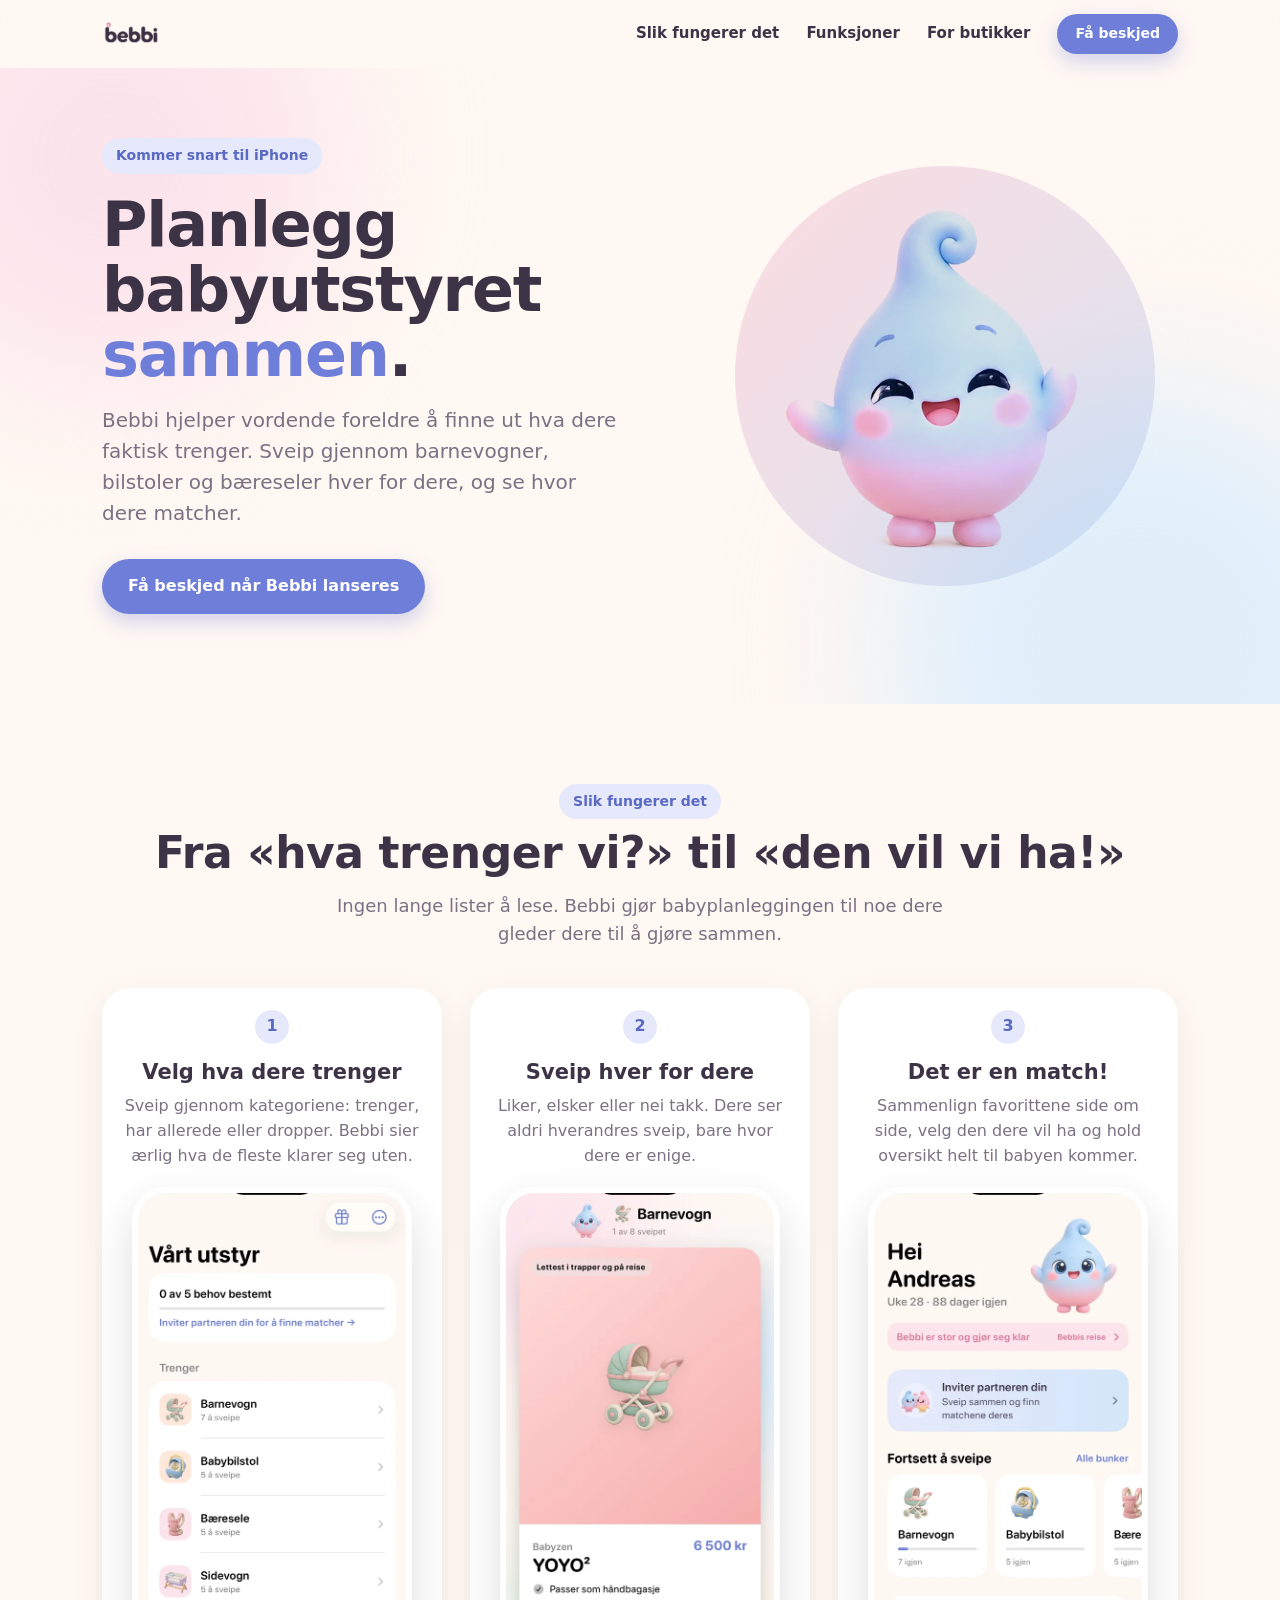
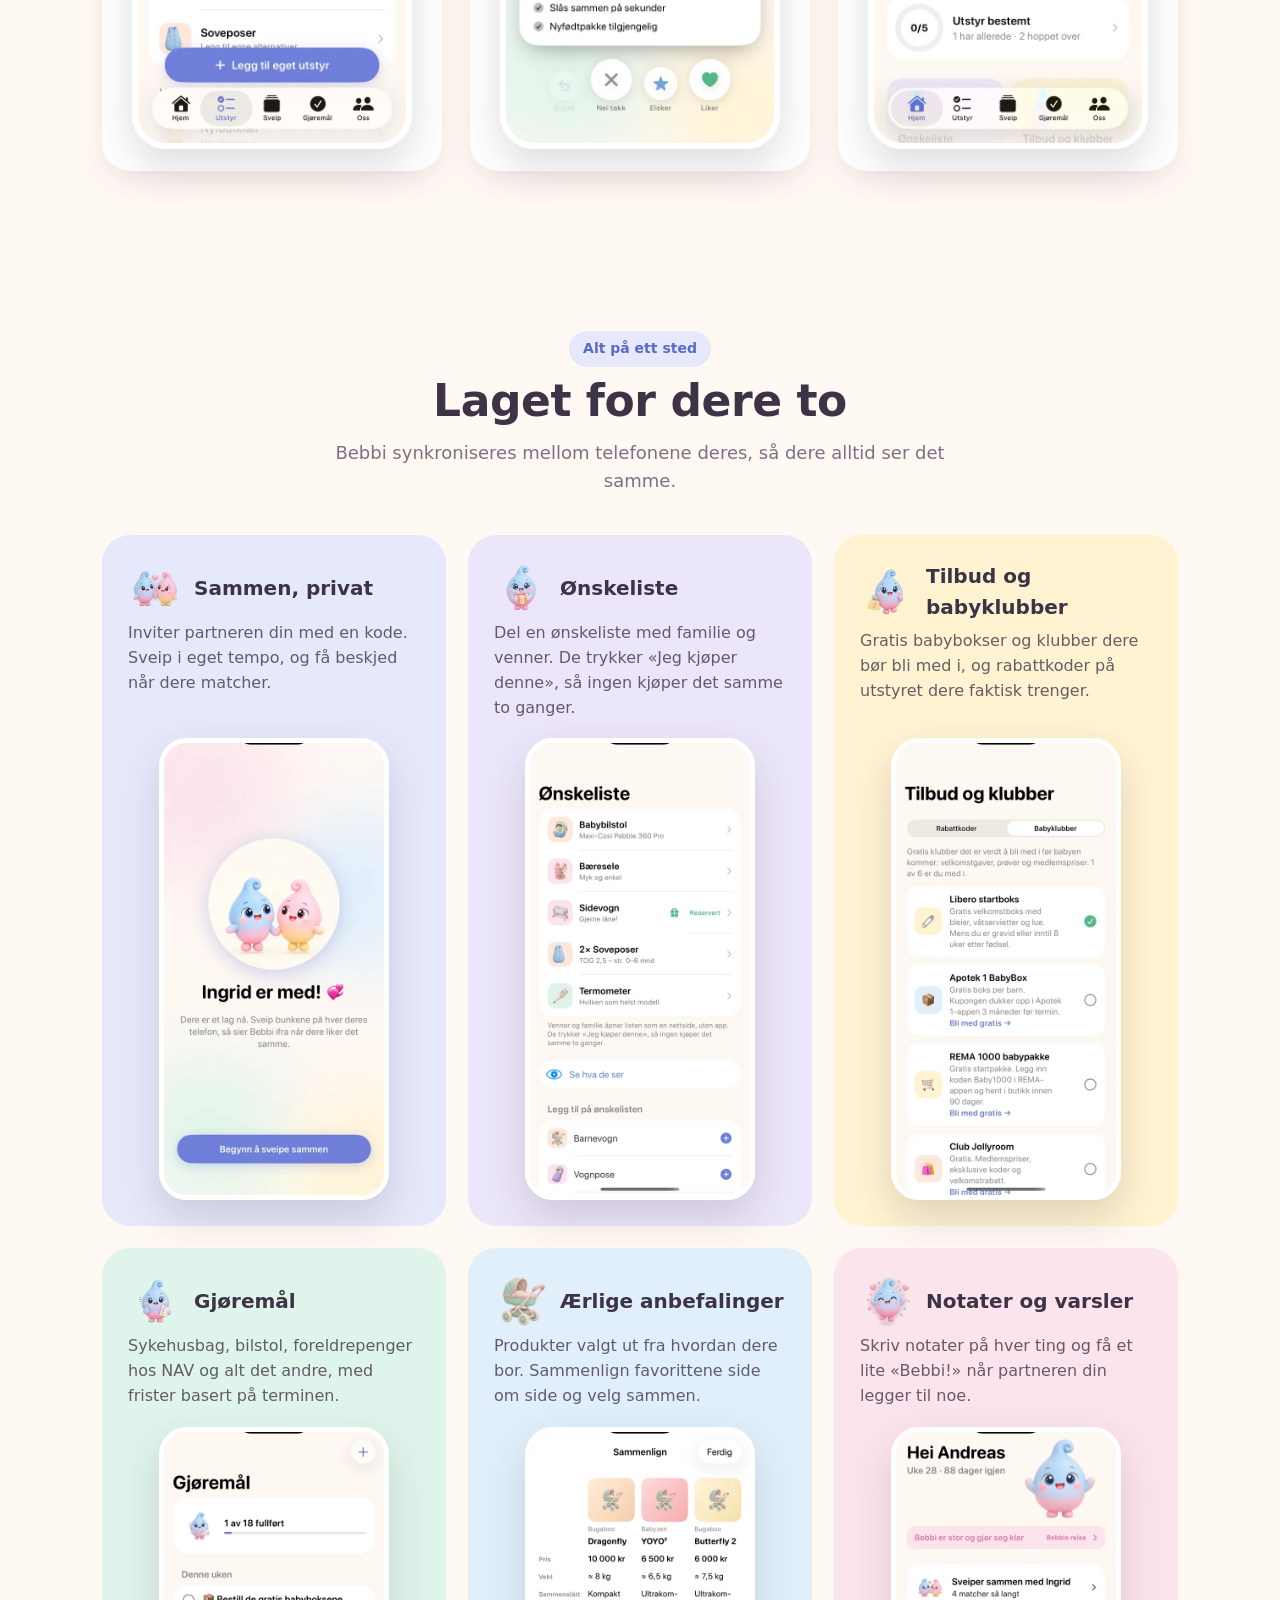
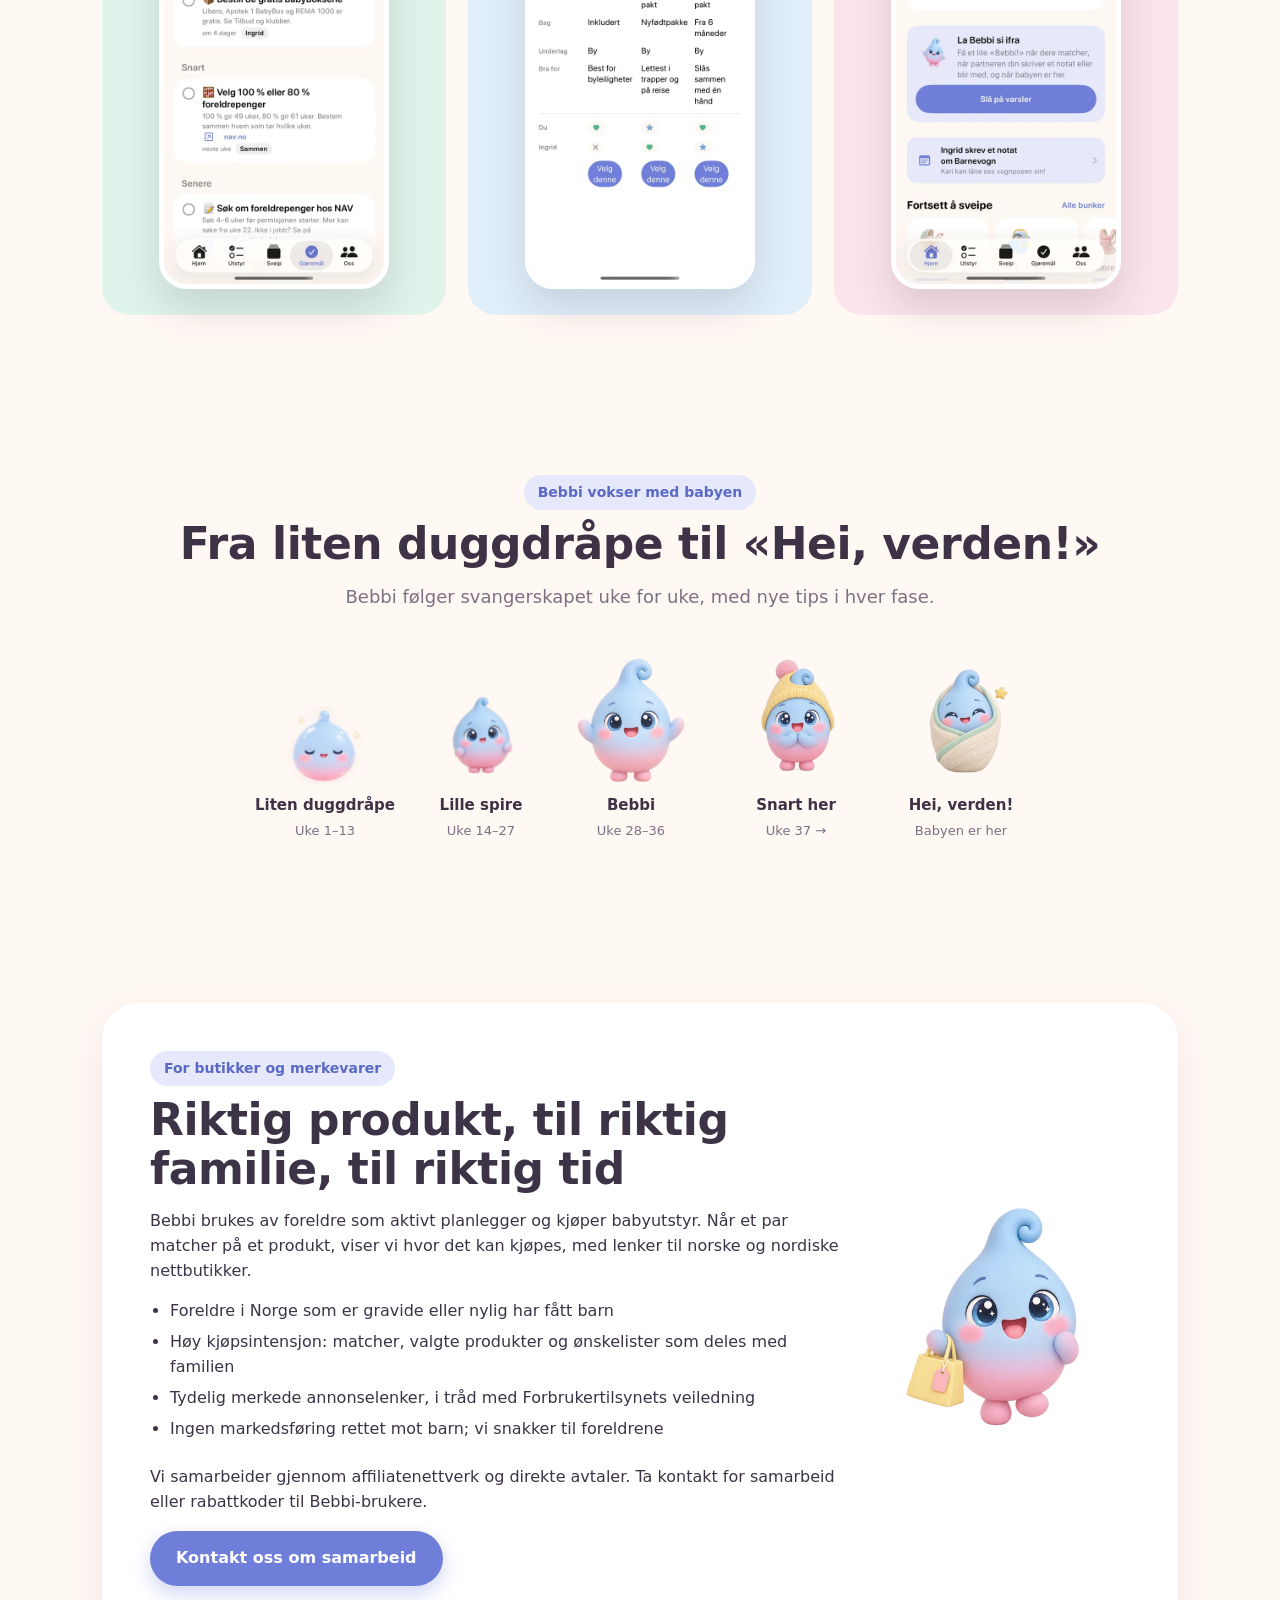
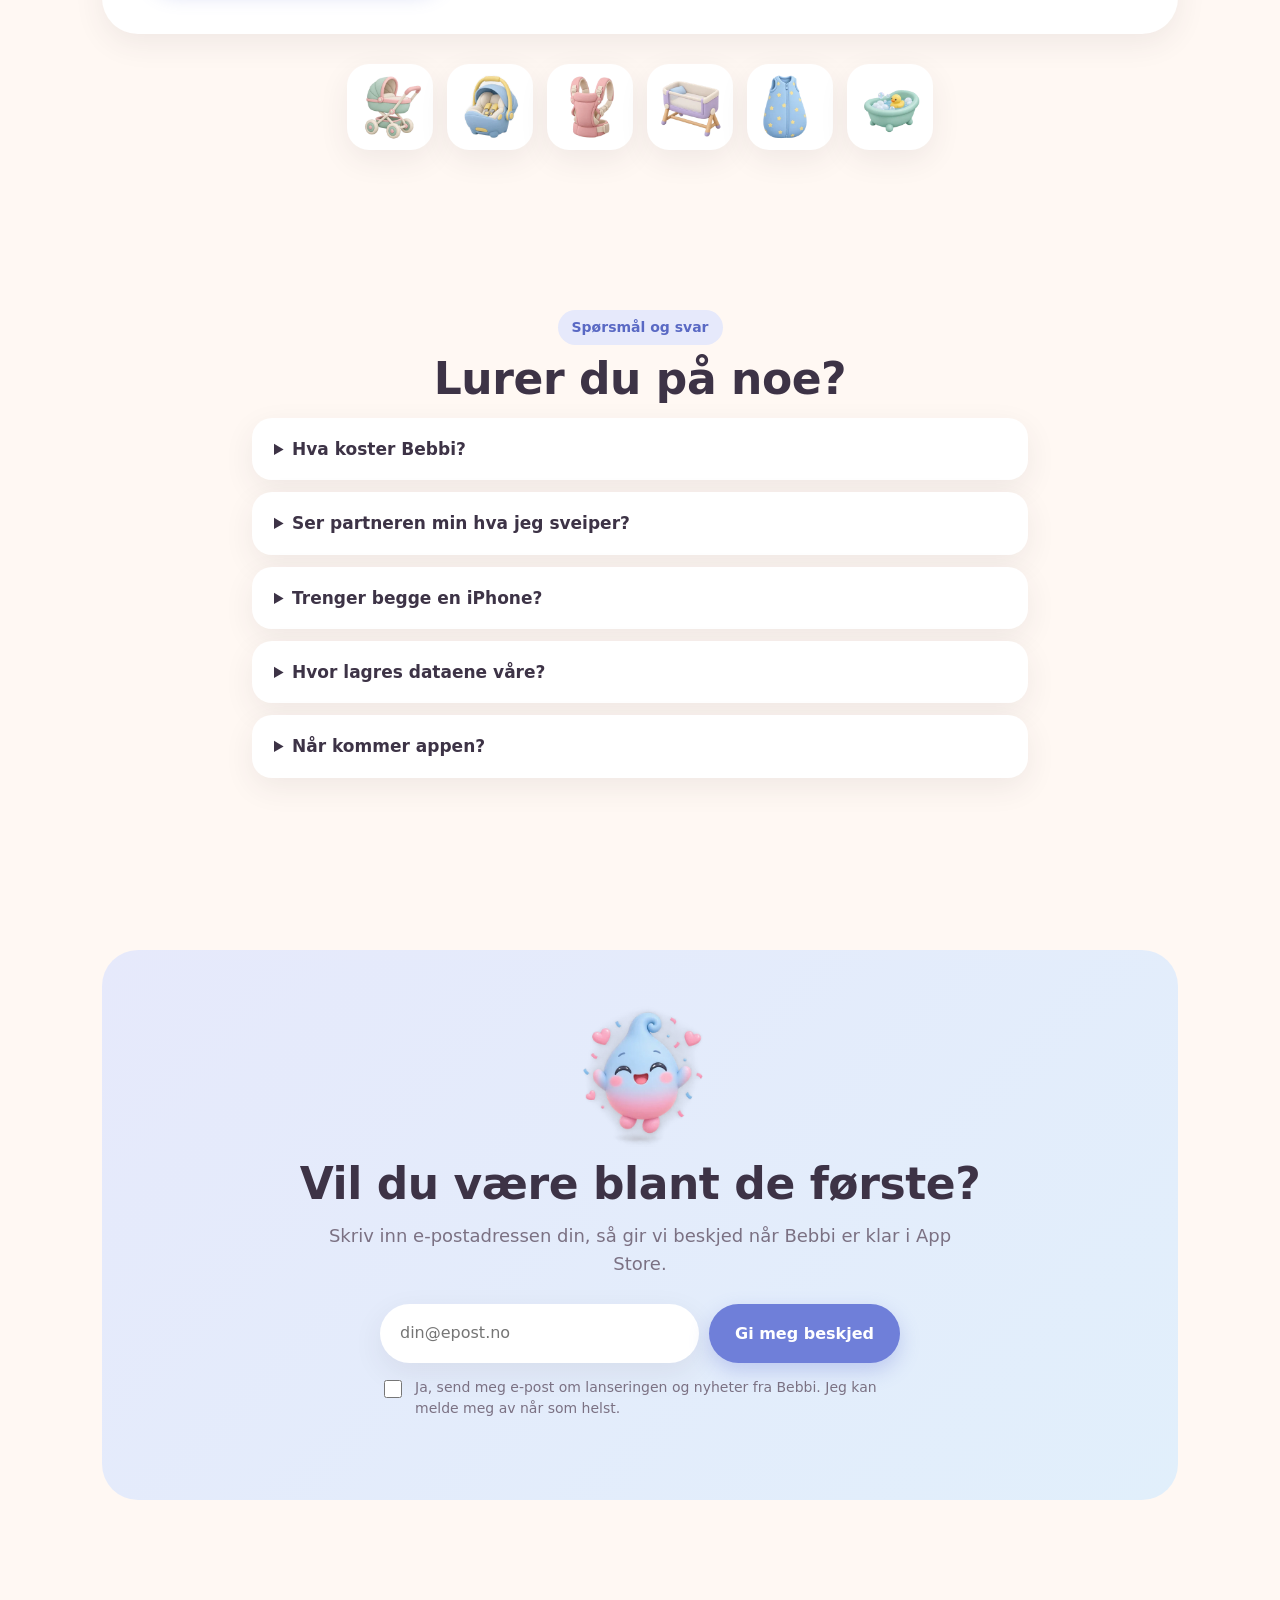
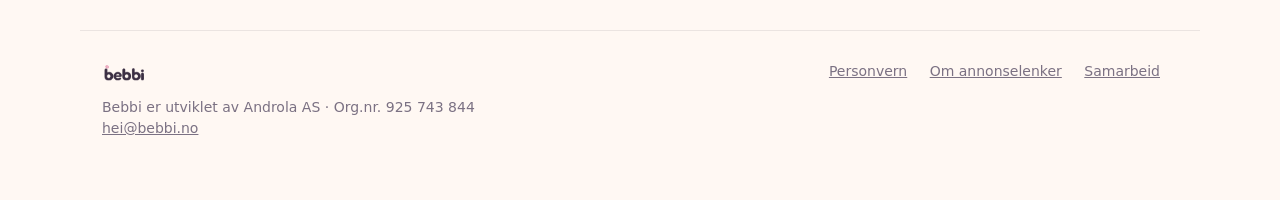
==== commit 288faabf: "Animated Bebbi in the hero (looping welcome clip) Co-Authored-By: Claude Opus 5.5 (1M context) <nore" ====
--- a/index.html
+++ b/index.html
@@ -39,7 +39,10 @@
         </div>
         <div class="hero-art">
           <div class="circle"></div>
-          <img src="assets/img/bebbi-wave.webp" alt="Bebbi, en liten dråpe med krøll, vinker">
+          <video class="bebbi-video" autoplay muted loop playsinline preload="auto" poster="assets/img/bebbi-hero-poster.webp" aria-label="Bebbi, en liten dråpe med krøll, vinker og blunker">
+            <source src="assets/img/bebbi-hero.webm" type="video/webm">
+            <source src="assets/img/bebbi-hero.mp4" type="video/mp4">
+          </video>
         </div>
       </div>
     </section>
@@ -177,6 +180,11 @@
     </div>
   </footer>
   <script>
+    // Respect reduced motion: show Bebbi's still frame instead of the loop.
+    if (matchMedia("(prefers-reduced-motion: reduce)").matches) {
+      const v = document.querySelector(".bebbi-video"); v.removeAttribute("autoplay"); v.pause();
+    }
+
     // Sign-ups go to Supabase (EU) through a function that only accepts new addresses; the list can't be read from the web.
     const form = document.getElementById("waitlist");
     form.addEventListener("submit", async (e) => {
--- a/assets/style.css
+++ b/assets/style.css
@@ -168,3 +168,6 @@
 .signup .msg.err { color: #C2416B; }
 .signup .ok { text-align: center; font-size: 18px; font-weight: 700; margin: 0; }
 @media (max-width: 560px) { .signup .row { flex-direction: column; } .signup .row .btn { justify-content: center; } }
+
+/* Animated hero Bebbi (white video background disappears with multiply) */
+.hero-art .bebbi-video { position: relative; display: block; width: min(440px, 82vw); aspect-ratio: 1; mix-blend-mode: multiply; background: transparent; }
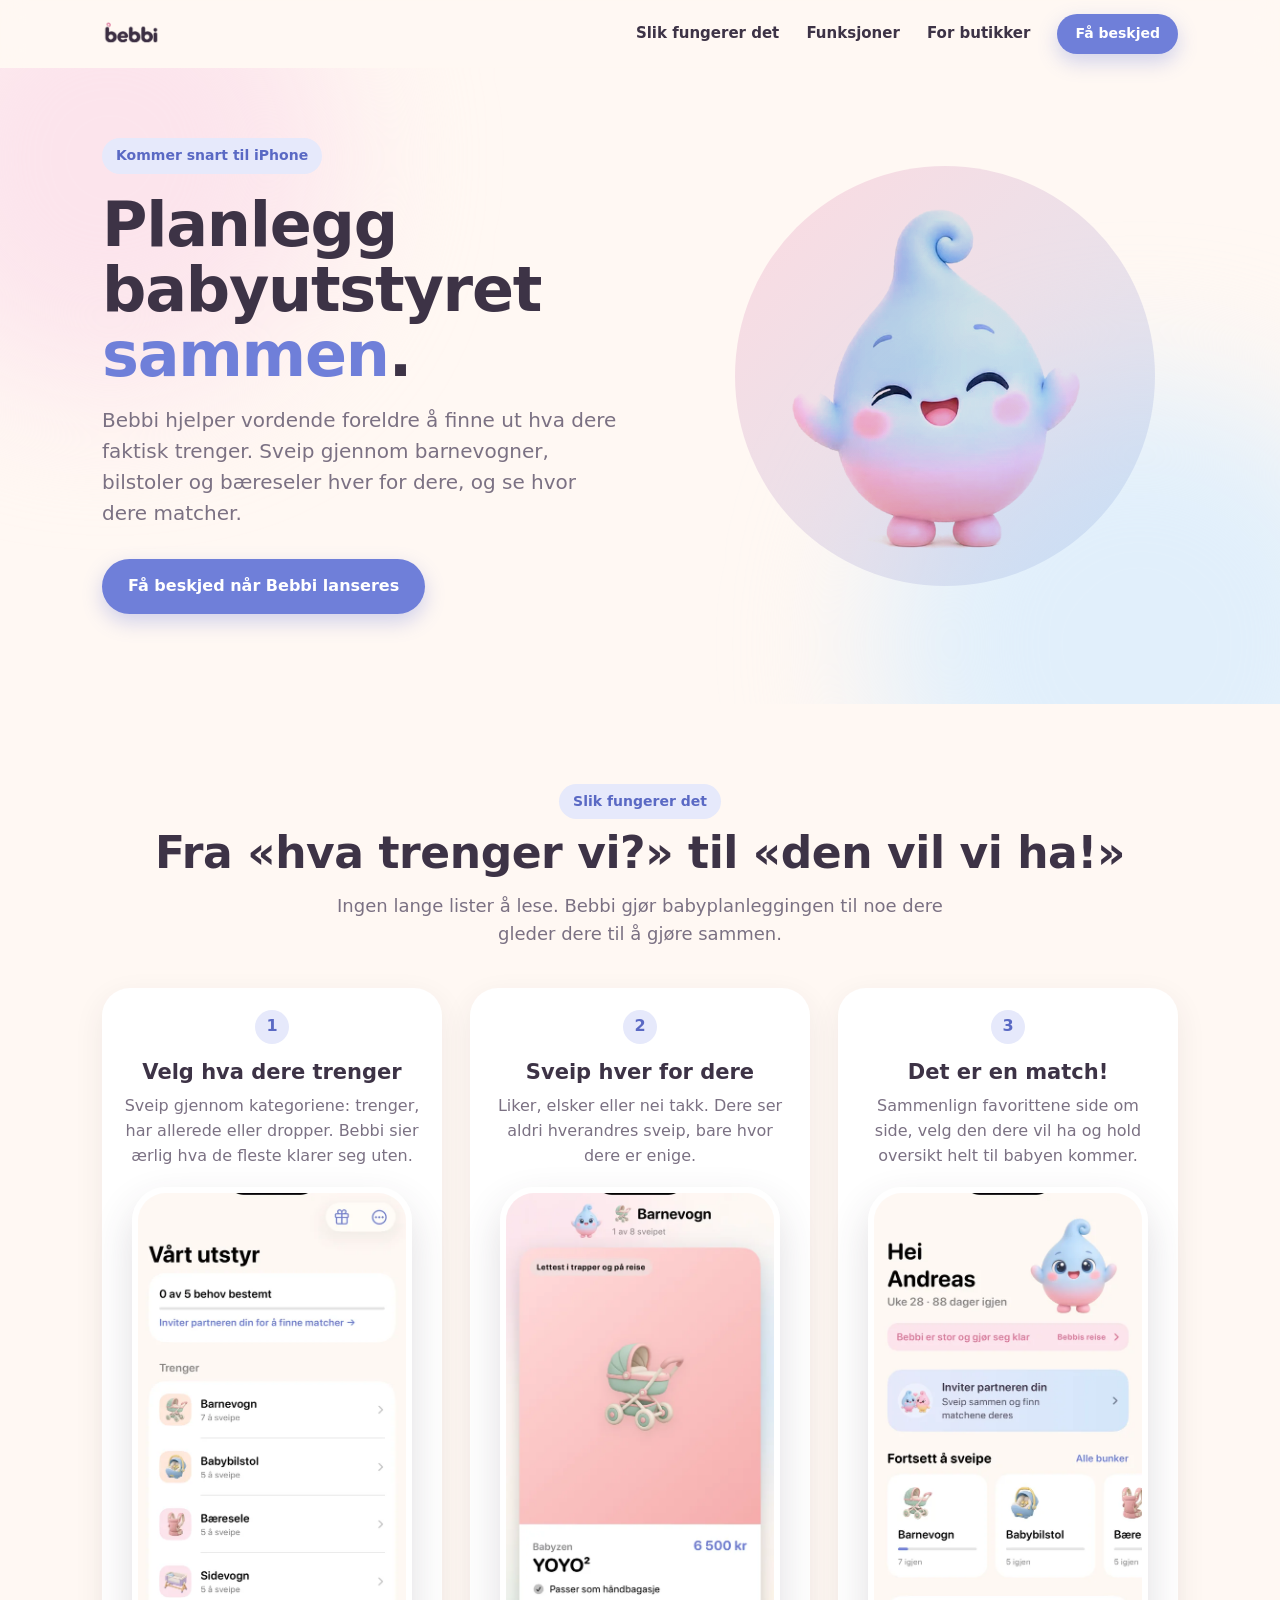
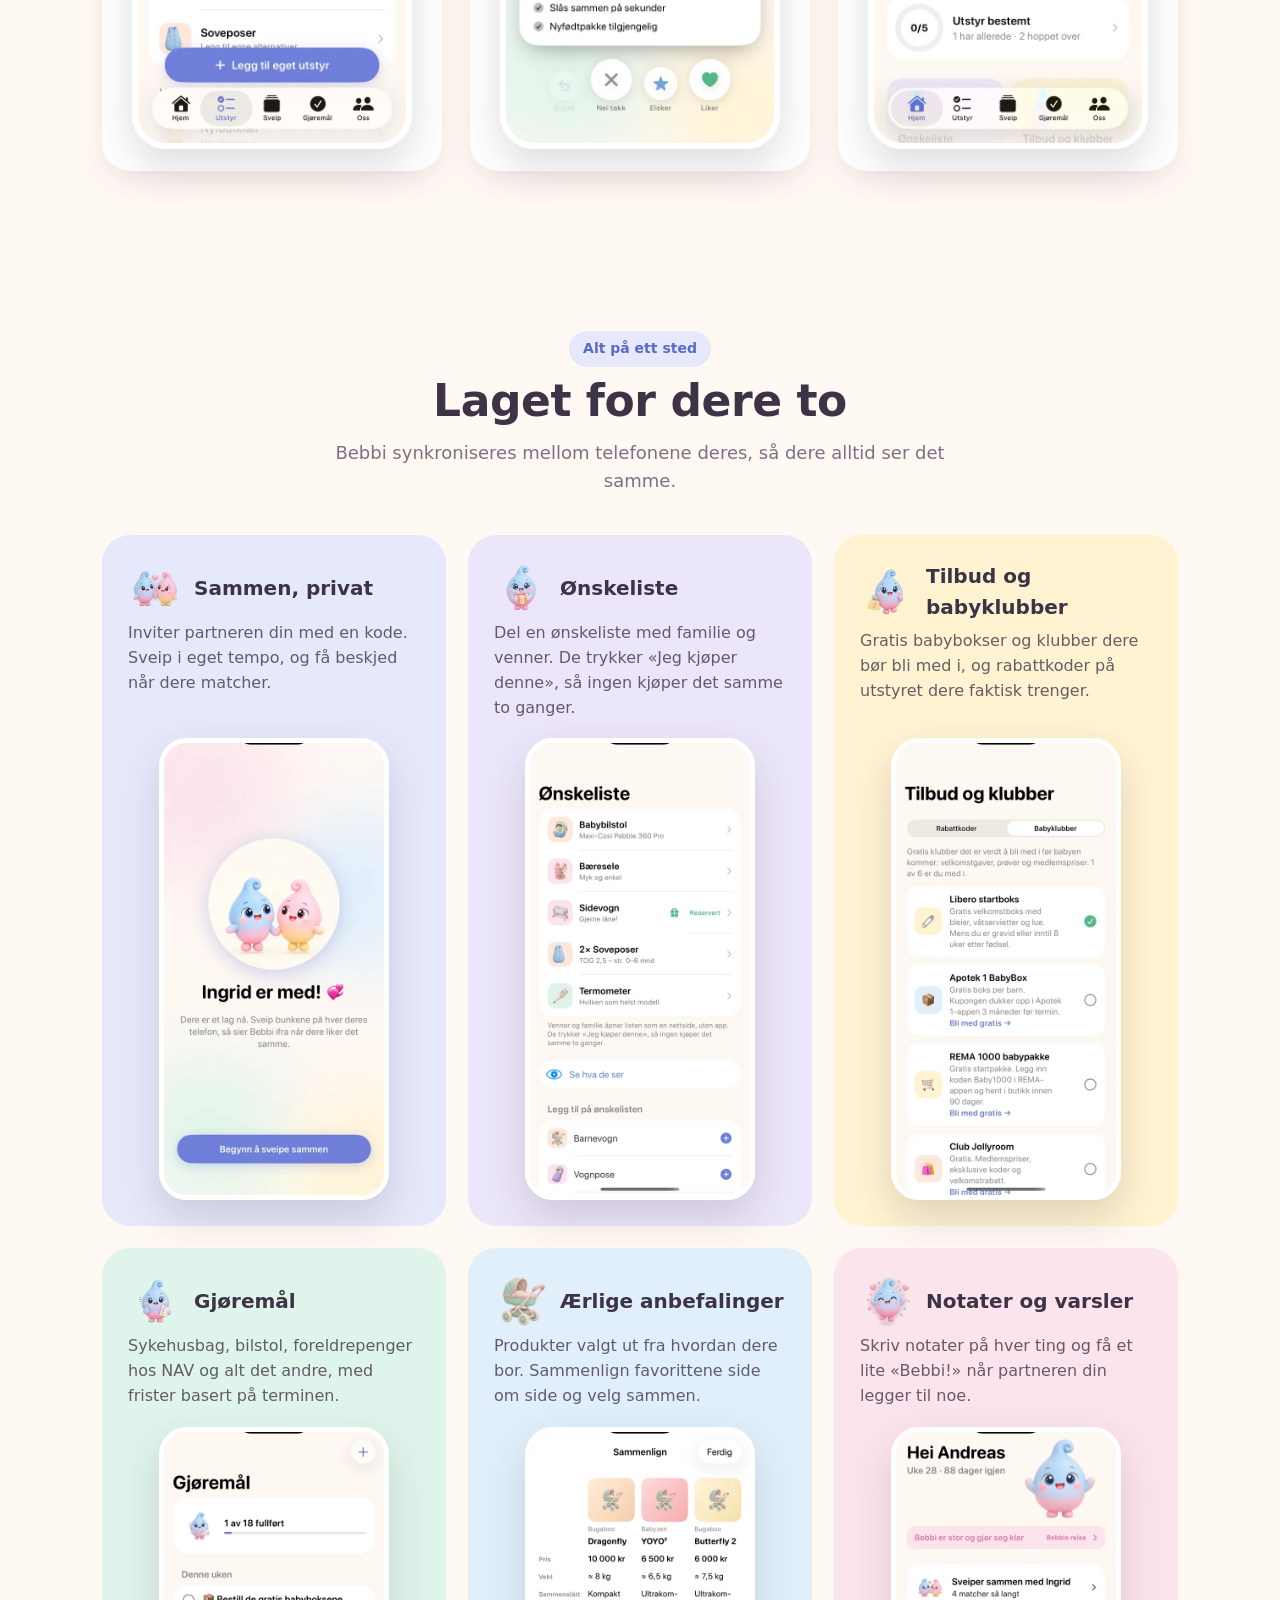
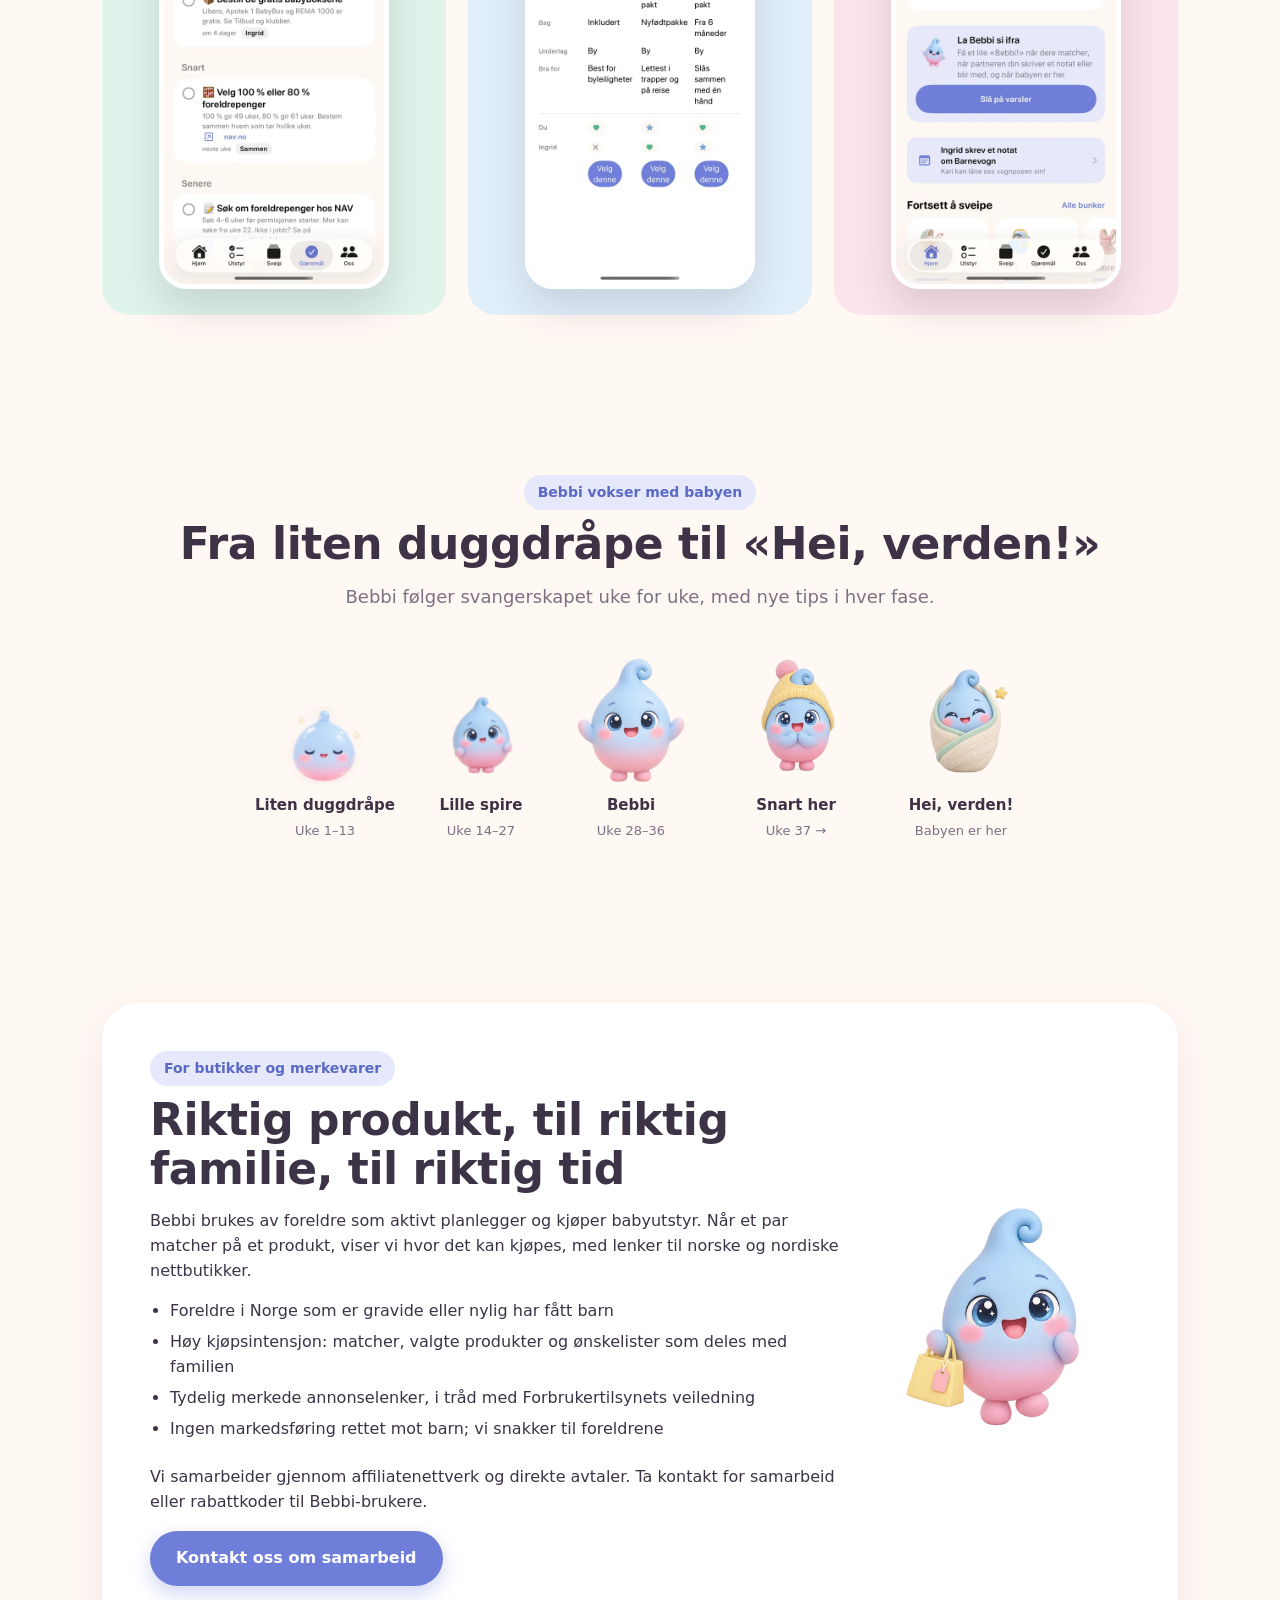
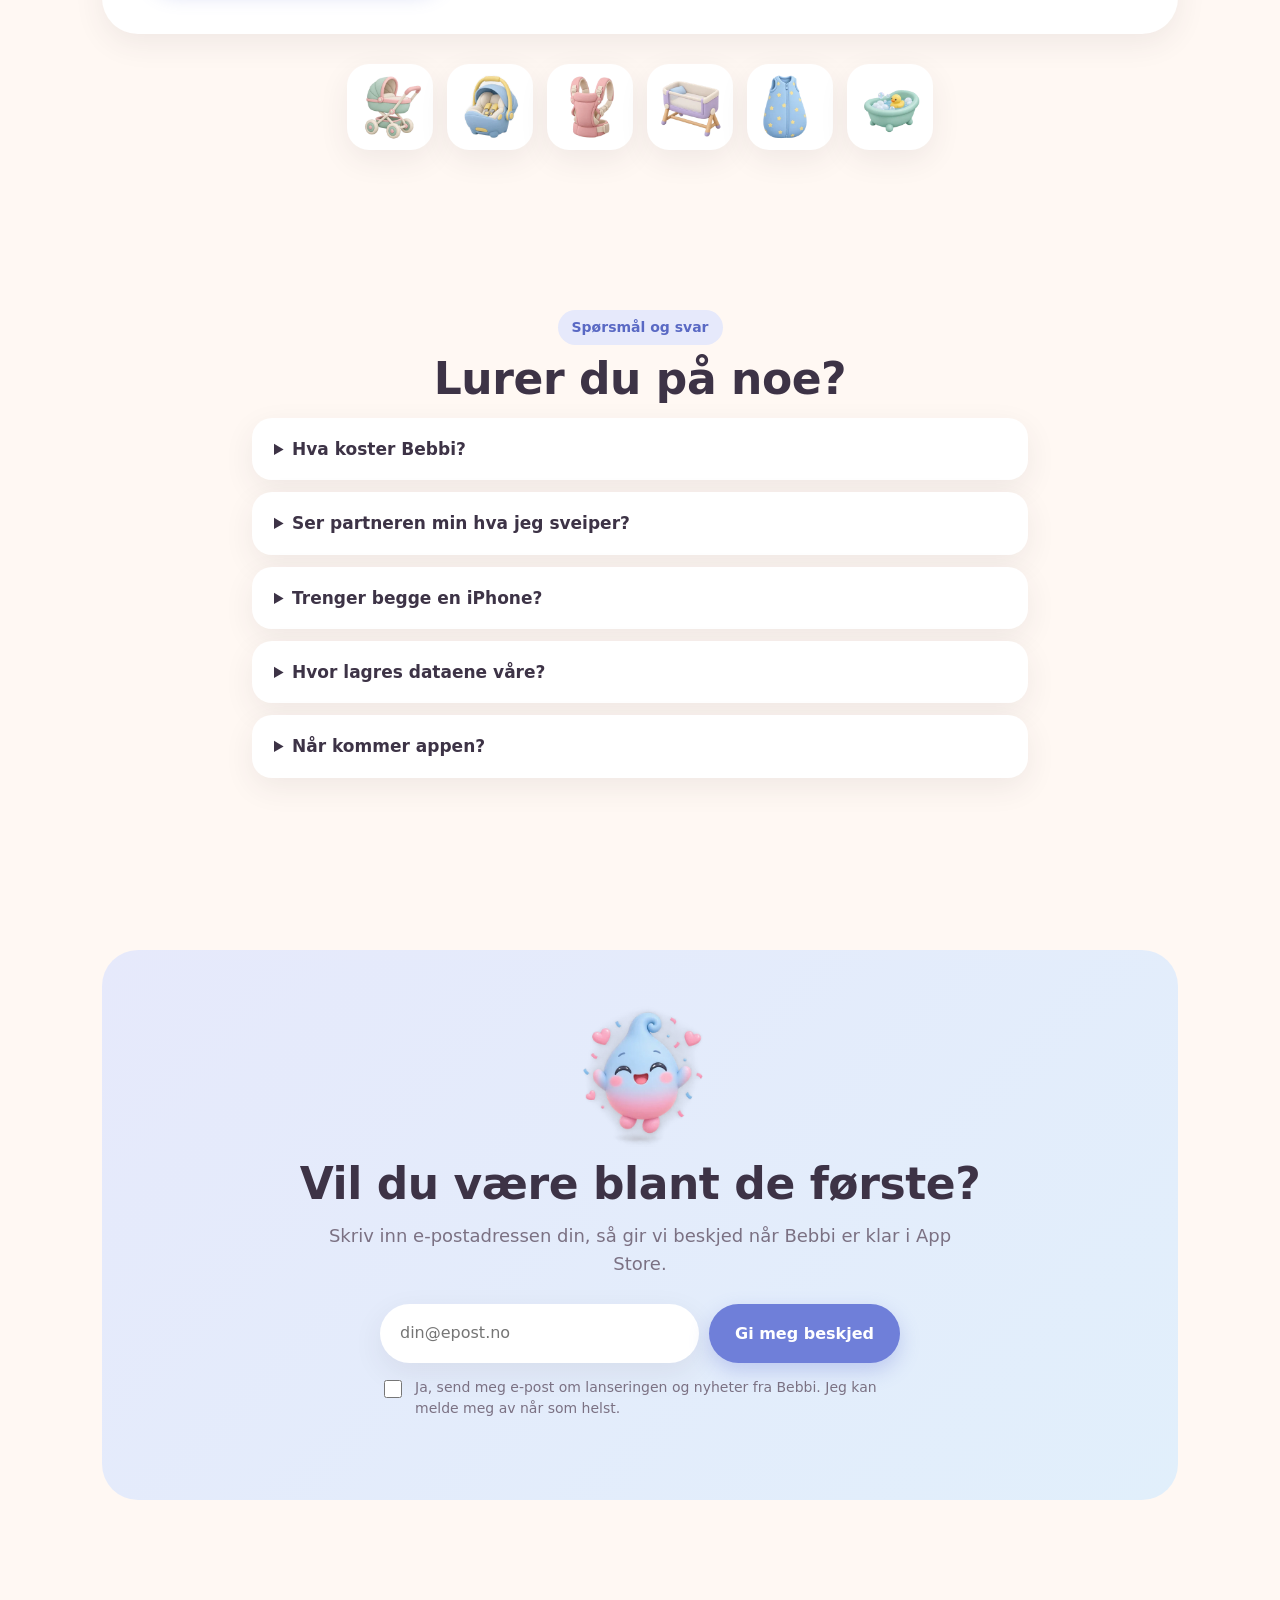
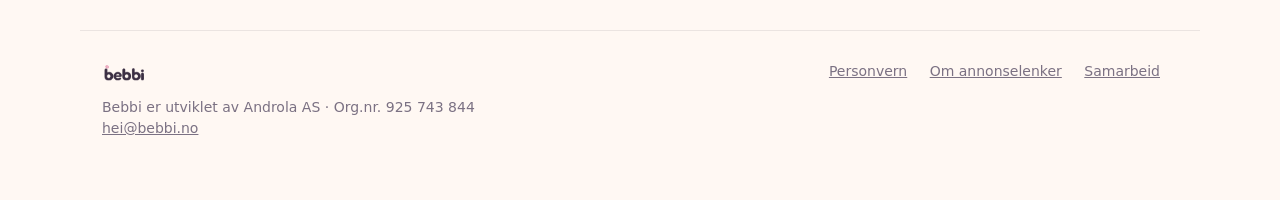
==== commit 7f60a2bd: "Say what the partner sees of your swipes: only likes, never no's Co-Authored-By: Claude Opus 5.5 (1M" ====
--- a/index.html
+++ b/index.html
@@ -138,7 +138,7 @@
       <div class="wrap" style="max-width:820px">
         <div class="center"><span class="pill">Spørsmål og svar</span><h2>Lurer du på noe?</h2></div>
         <details><summary>Hva koster Bebbi?</summary><p>Bebbi er gratis å bruke. Vi kan tjene en liten provisjon når dere kjøper via en butikklenke i appen. Det koster ikke noe ekstra for deg, og slike lenker er alltid merket som annonselenker.</p></details>
-        <details><summary>Ser partneren min hva jeg sveiper?</summary><p>Nei. Dere ser bare produktene dere begge liker. Sveipene dine er private, også i databasen vår.</p></details>
+        <details><summary>Ser partneren min hva jeg sveiper?</summary><p>Bare det du liker, og bare når partneren selv har sveipet samme produkt. Hva du har sagt nei til, ser partneren aldri.</p></details>
         <details><summary>Trenger begge en iPhone?</summary><p>Ja, Bebbi er laget for iPhone. Ønskelisten kan deles med hvem som helst og åpnes i nettleseren.</p></details>
         <details><summary>Hvor lagres dataene våre?</summary><p>I EU (Stockholm). Les mer i <a href="personvern.html">personvernerklæringen</a>.</p></details>
         <details><summary>Når kommer appen?</summary><p>Vi tester med de første foreldreparene nå. Send oss en e-post, så gir vi beskjed når Bebbi er klar i App Store.</p></details>
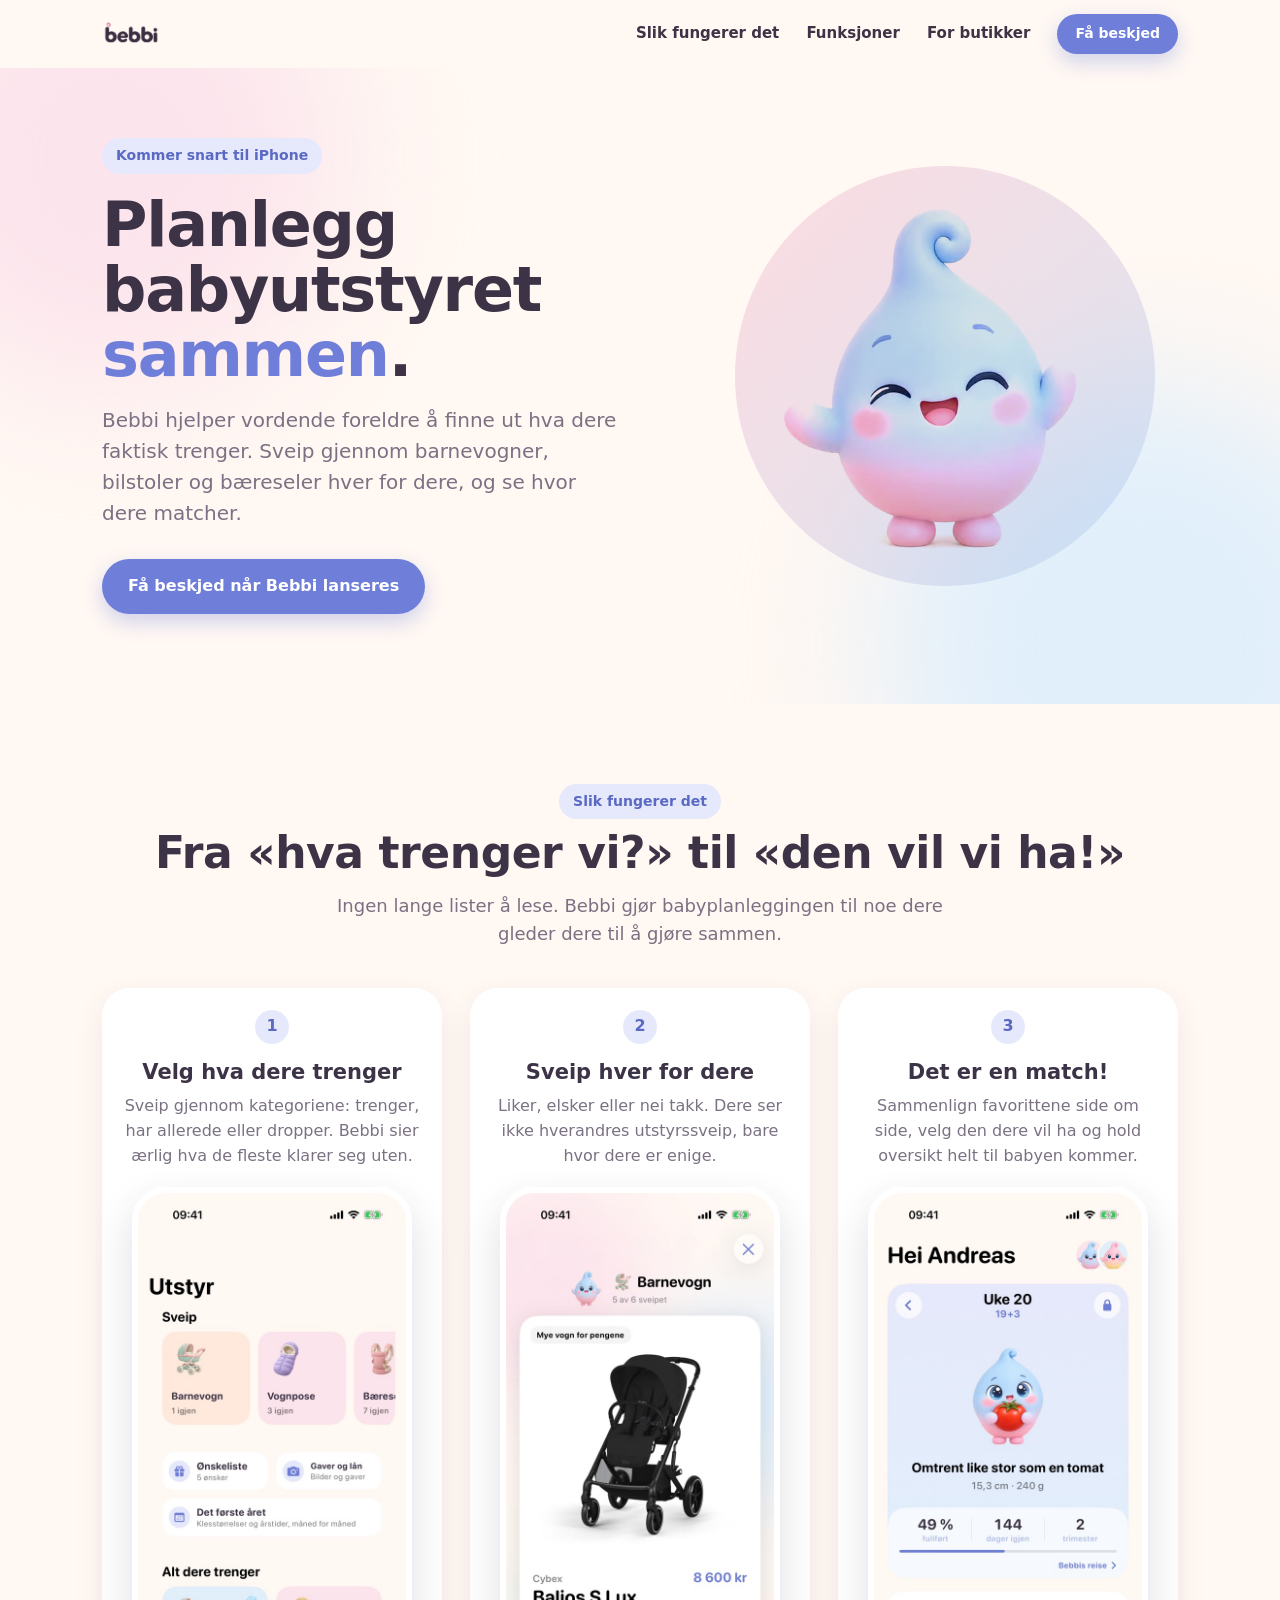
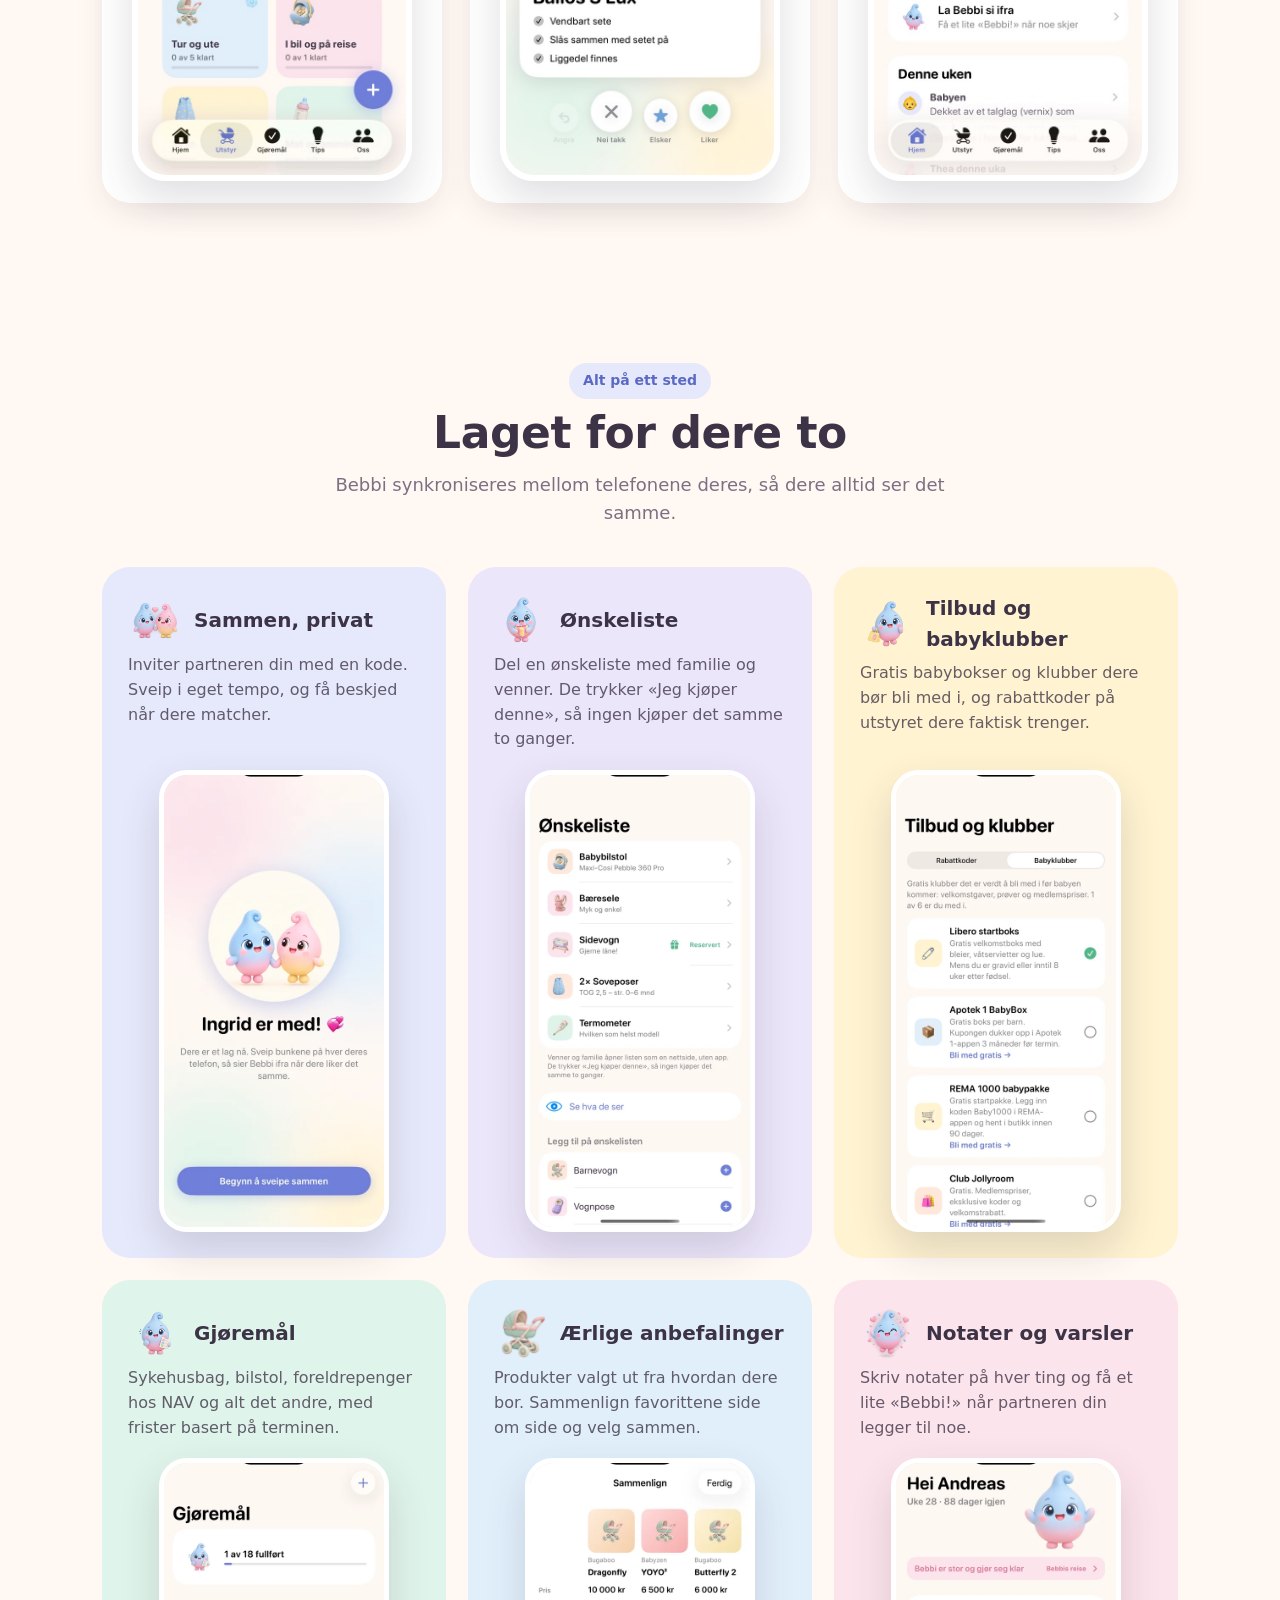
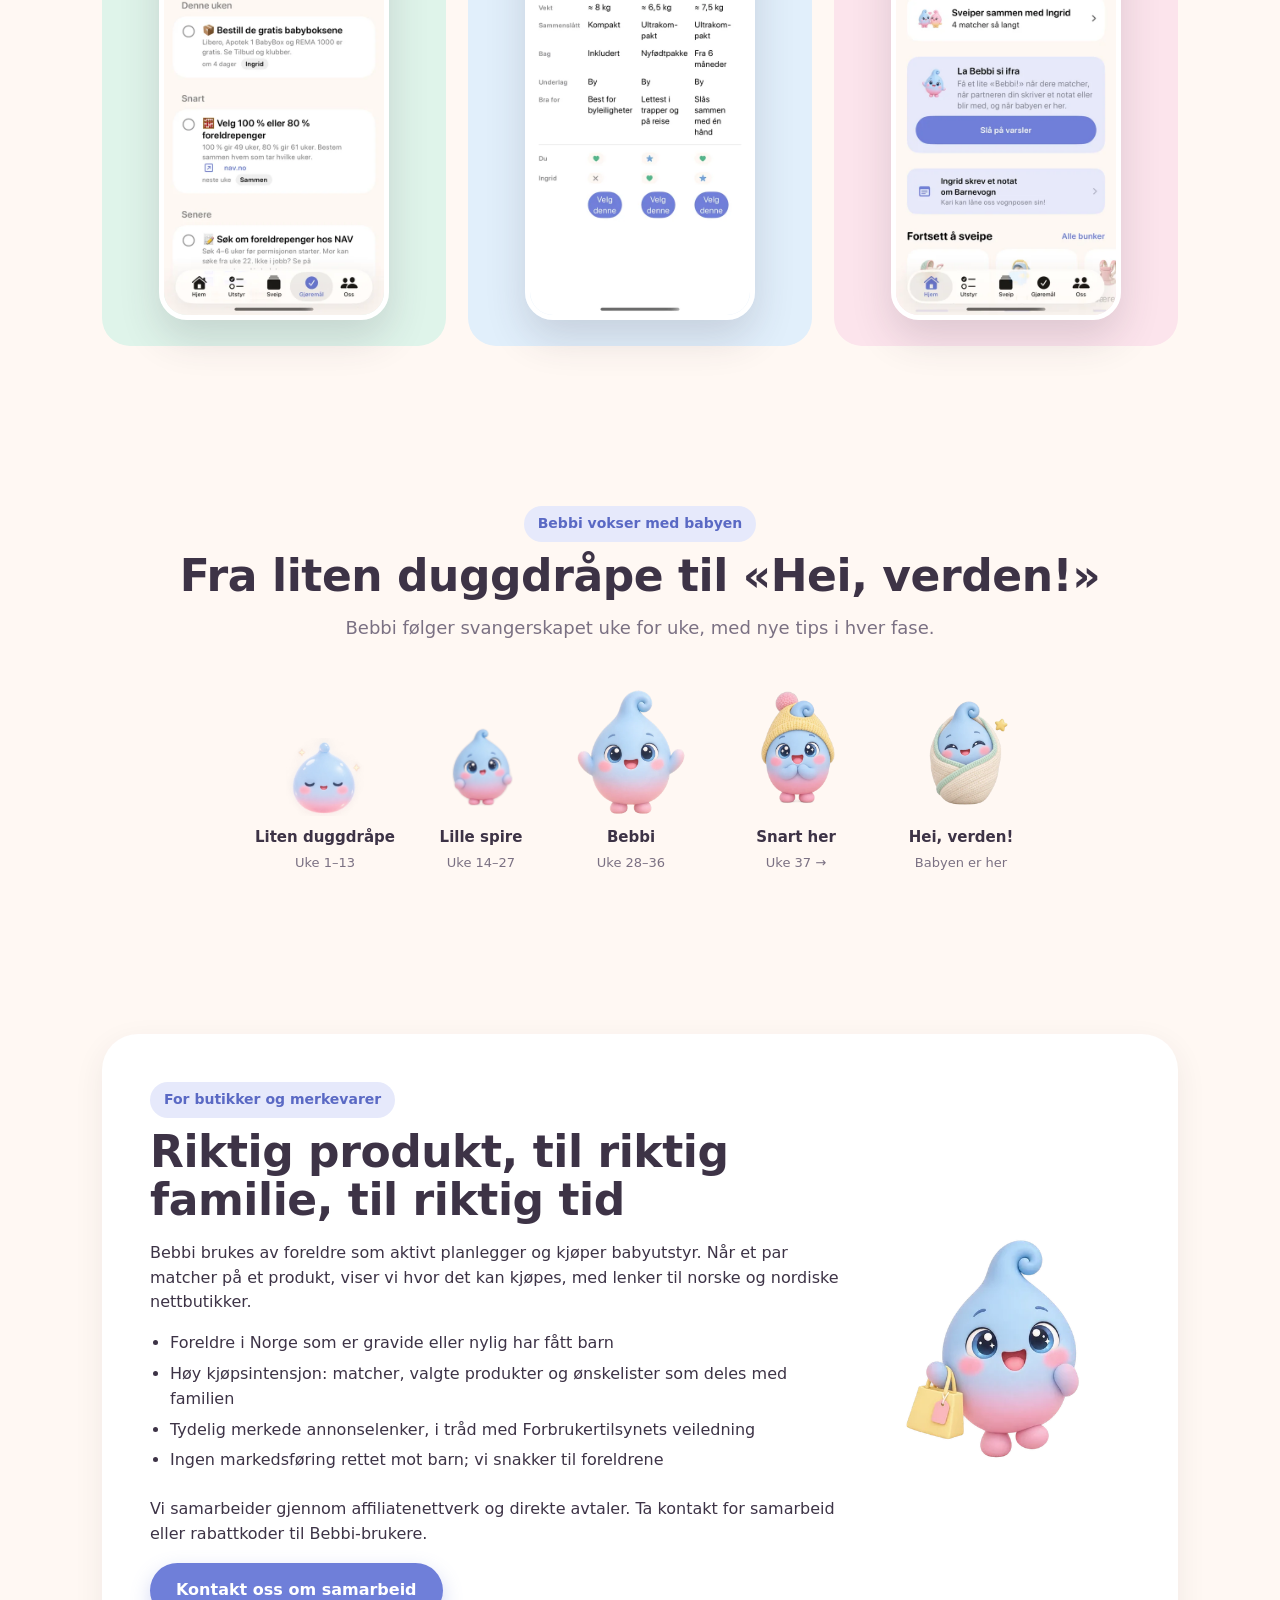
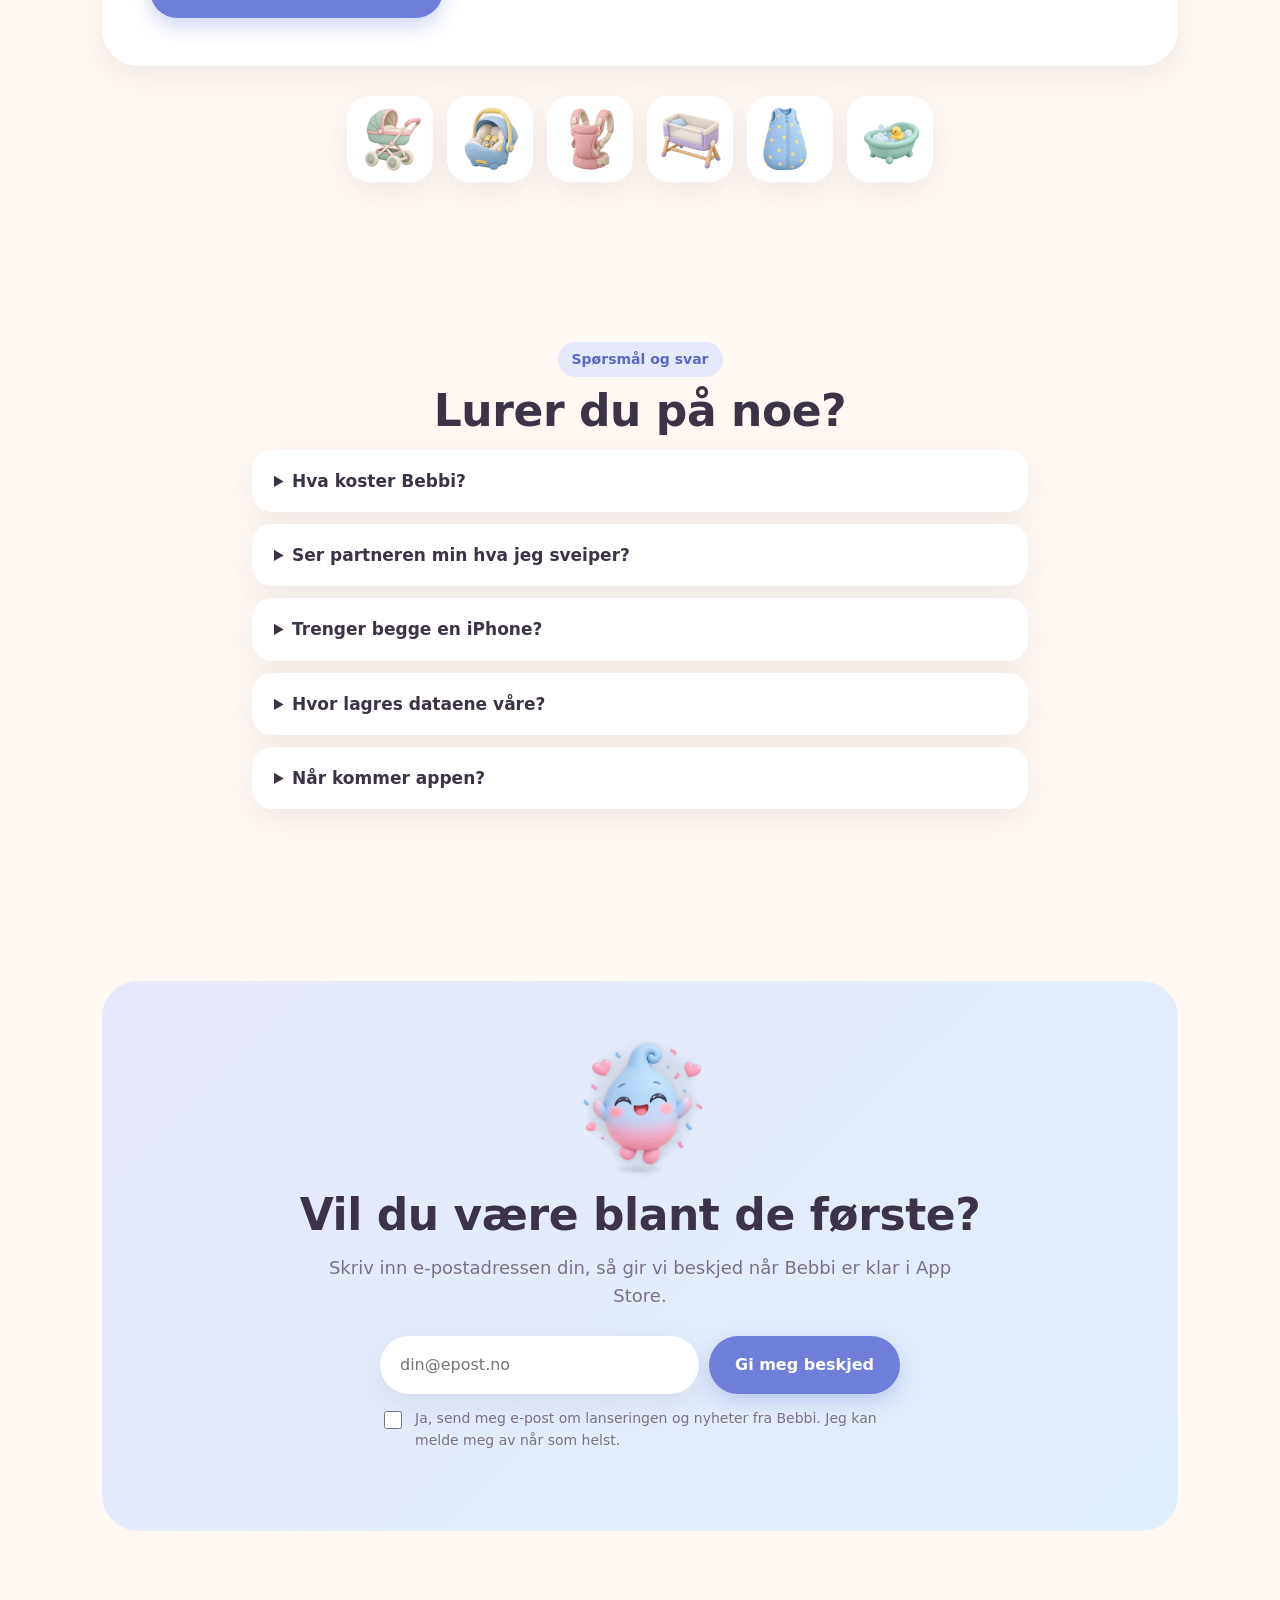
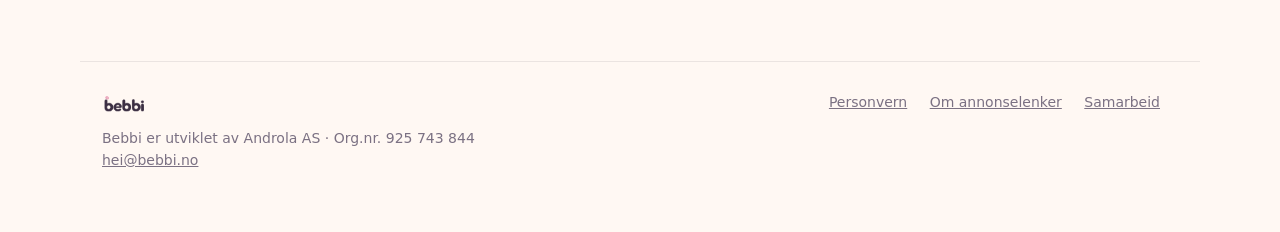
==== commit 3282891f: "New app screenshots on the front page Co-Authored-By: Claude Opus 5.5 (1M context) <noreply@anthropi" ====
--- a/index.html
+++ b/index.html
@@ -57,19 +57,19 @@
             <span class="num">1</span>
             <h3>Velg hva dere trenger</h3>
             <p>Sveip gjennom kategoriene: trenger, har allerede eller dropper. Bebbi sier ærlig hva de fleste klarer seg uten.</p>
-            <div class="phone"><img src="assets/img/shot-gear.webp" alt="Utstyrslisten i Bebbi" loading="lazy"></div>
+            <div class="phone"><img src="assets/img/app-gear.jpg" alt="Utstyrslisten i Bebbi" loading="lazy"></div>
           </div>
           <div class="step">
             <span class="num">2</span>
             <h3>Sveip hver for dere</h3>
-            <p>Liker, elsker eller nei takk. Dere ser aldri hverandres sveip, bare hvor dere er enige.</p>
-            <div class="phone"><img src="assets/img/shot-deck.webp" alt="Sveip barnevogner i Bebbi" loading="lazy"></div>
+            <p>Liker, elsker eller nei takk. Dere ser ikke hverandres utstyrssveip, bare hvor dere er enige.</p>
+            <div class="phone"><img src="assets/img/app-deck.jpg" alt="Sveip barnevogner i Bebbi" loading="lazy"></div>
           </div>
           <div class="step">
             <span class="num">3</span>
             <h3>Det er en match!</h3>
             <p>Sammenlign favorittene side om side, velg den dere vil ha og hold oversikt helt til babyen kommer.</p>
-            <div class="phone"><img src="assets/img/shot-home.webp" alt="Hjem-skjermen i Bebbi med matcher" loading="lazy"></div>
+            <div class="phone"><img src="assets/img/app-home.jpg" alt="Hjem-skjermen i Bebbi med ukens frukt" loading="lazy"></div>
           </div>
         </div>
       </div>
